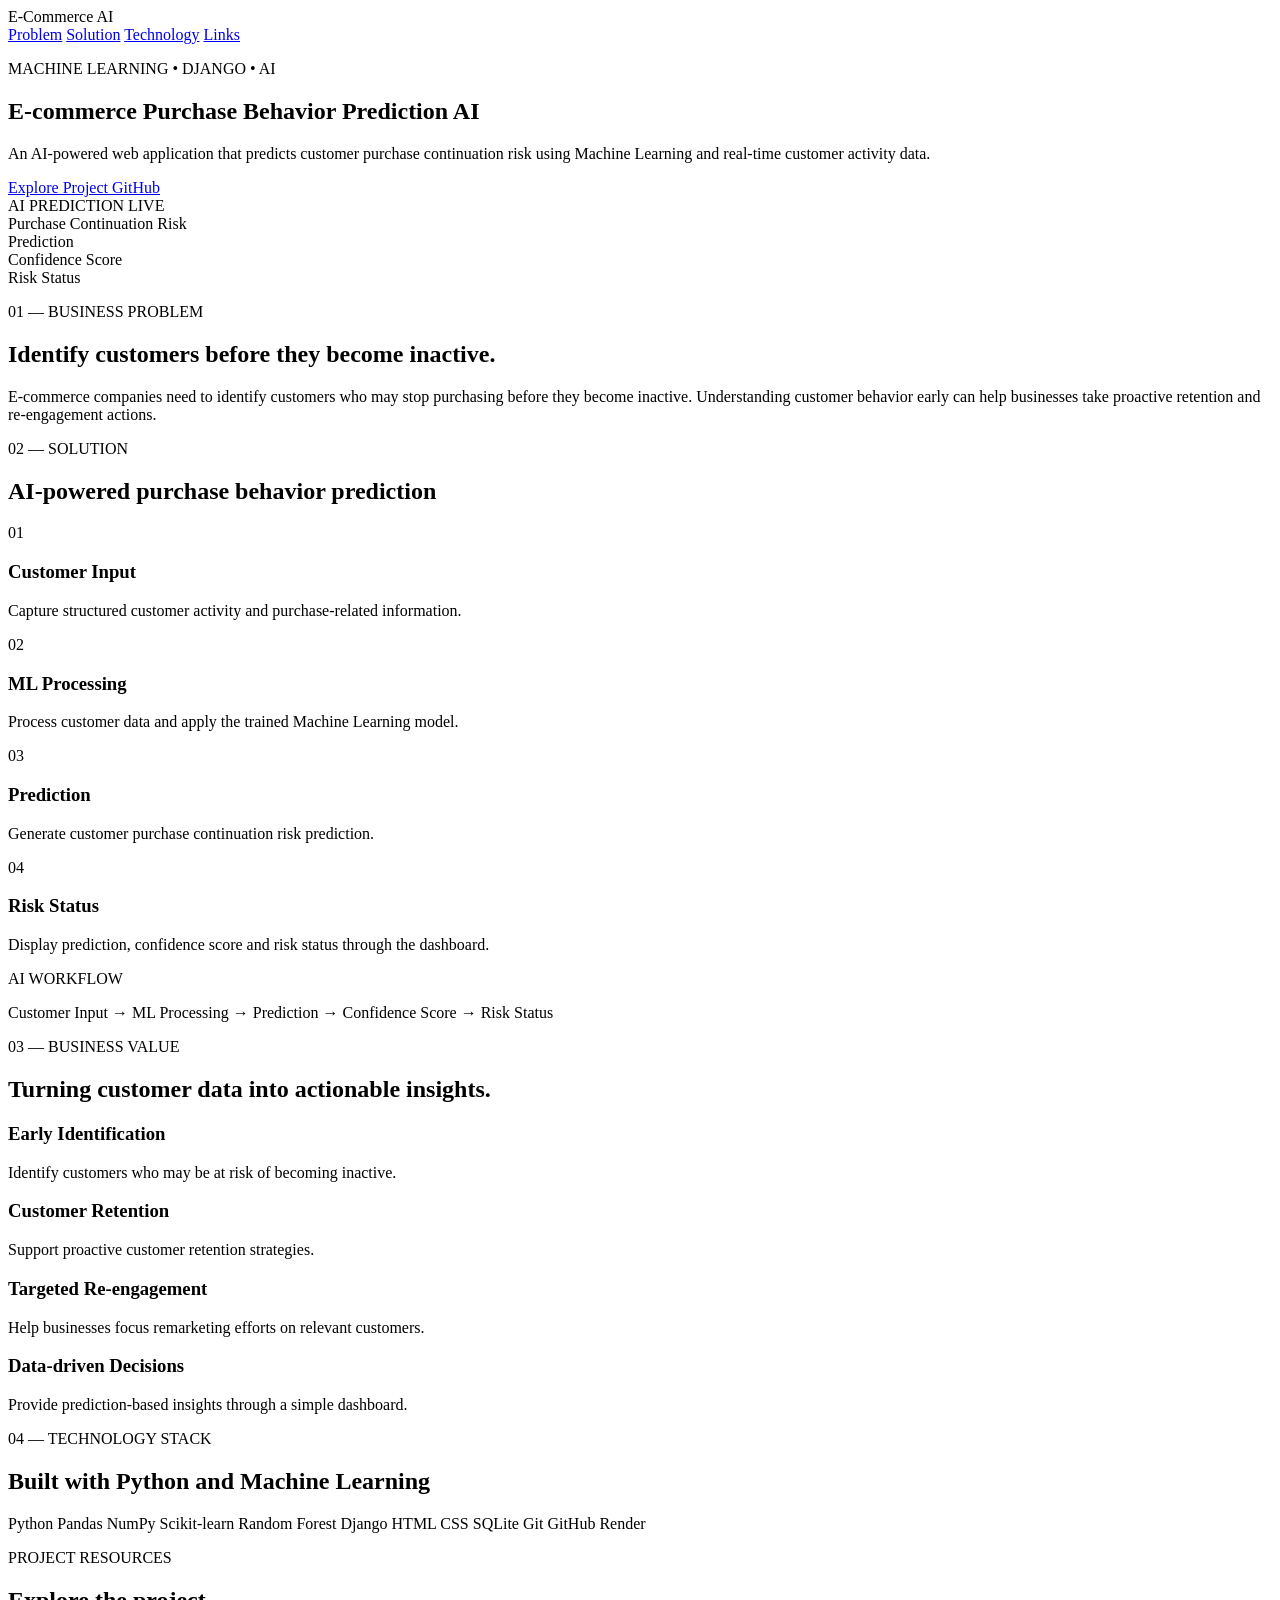
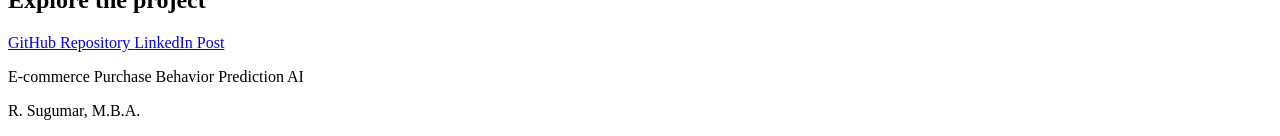
==== projects/ecommerce-purchase-behaviour-ai/index.html @ fc91044e "Create index.html" ====
<!DOCTYPE html>
<html lang="en">

<head>
    <meta charset="UTF-8">
    <meta name="viewport" content="width=device-width, initial-scale=1.0">

    <title>E-commerce Purchase Behavior Prediction AI</title>

    <link rel="stylesheet" href="css/style.css">
</head>

<body>

    <!-- Navigation -->
    <header class="navbar">

        <div class="logo">
            E-Commerce AI
        </div>

        <nav>
            <a href="#problem">Problem</a>
            <a href="#solution">Solution</a>
            <a href="#technology">Technology</a>
            <a href="#links">Links</a>
        </nav>

    </header>


    <!-- Hero Section -->
    <section class="hero">

        <div class="hero-content">

            <p class="project-label">
                MACHINE LEARNING • DJANGO • AI
            </p>

            <h1>
                E-commerce Purchase
                <span>Behavior Prediction AI</span>
            </h1>

            <p class="hero-description">
                An AI-powered web application that predicts
                customer purchase continuation risk using
                Machine Learning and real-time customer activity data.
            </p>

            <div class="hero-buttons">

                <a href="#problem" class="btn primary">
                    Explore Project
                </a>

                <a href="https://github.com/sugumarranganathan/E-commerce_Purchase_Behavior_AI"
                   target="_blank"
                   class="btn secondary">
                    GitHub
                </a>

            </div>

        </div>


        <!-- Prediction Card -->
        <div class="prediction-card">

            <div class="card-header">
                <span>AI PREDICTION</span>
                <span class="status">LIVE</span>
            </div>

            <div class="risk-title">
                Purchase Continuation Risk
            </div>

            <div class="risk-value">
                Prediction
            </div>

            <div class="confidence">
                Confidence Score
            </div>

            <div class="progress">
                <div class="progress-bar"></div>
            </div>

            <div class="risk-status">
                Risk Status
            </div>

        </div>

    </section>


    <!-- Business Problem -->
    <section id="problem" class="section">

        <div class="section-heading">

            <p>01 — BUSINESS PROBLEM</p>

            <h2>
                Identify customers before
                they become inactive.
            </h2>

        </div>

        <div class="problem-content">

            <p>
                E-commerce companies need to identify customers
                who may stop purchasing before they become inactive.
                Understanding customer behavior early can help
                businesses take proactive retention and
                re-engagement actions.
            </p>

        </div>

    </section>


    <!-- Solution -->
    <section id="solution" class="section solution-section">

        <div class="section-heading">

            <p>02 — SOLUTION</p>

            <h2>
                AI-powered purchase behavior prediction
            </h2>

        </div>

        <div class="solution-grid">

            <div class="solution-card">

                <div class="number">01</div>

                <h3>
                    Customer Input
                </h3>

                <p>
                    Capture structured customer activity
                    and purchase-related information.
                </p>

            </div>


            <div class="solution-card">

                <div class="number">02</div>

                <h3>
                    ML Processing
                </h3>

                <p>
                    Process customer data and apply
                    the trained Machine Learning model.
                </p>

            </div>


            <div class="solution-card">

                <div class="number">03</div>

                <h3>
                    Prediction
                </h3>

                <p>
                    Generate customer purchase
                    continuation risk prediction.
                </p>

            </div>


            <div class="solution-card">

                <div class="number">04</div>

                <h3>
                    Risk Status
                </h3>

                <p>
                    Display prediction, confidence score
                    and risk status through the dashboard.
                </p>

            </div>

        </div>

    </section>


    <!-- Workflow -->
    <section class="workflow">

        <p class="workflow-label">
            AI WORKFLOW
        </p>

        <div class="workflow-flow">

            <span>Customer Input</span>

            <b>→</b>

            <span>ML Processing</span>

            <b>→</b>

            <span>Prediction</span>

            <b>→</b>

            <span>Confidence Score</span>

            <b>→</b>

            <span>Risk Status</span>

        </div>

    </section>


    <!-- Business Value -->
    <section class="section">

        <div class="section-heading">

            <p>03 — BUSINESS VALUE</p>

            <h2>
                Turning customer data into
                actionable insights.
            </h2>

        </div>

        <div class="value-grid">

            <div>
                <h3>Early Identification</h3>
                <p>
                    Identify customers who may be at risk
                    of becoming inactive.
                </p>
            </div>

            <div>
                <h3>Customer Retention</h3>
                <p>
                    Support proactive customer retention
                    strategies.
                </p>
            </div>

            <div>
                <h3>Targeted Re-engagement</h3>
                <p>
                    Help businesses focus remarketing
                    efforts on relevant customers.
                </p>
            </div>

            <div>
                <h3>Data-driven Decisions</h3>
                <p>
                    Provide prediction-based insights
                    through a simple dashboard.
                </p>
            </div>

        </div>

    </section>


    <!-- Technologies -->
    <section id="technology" class="section technology-section">

        <div class="section-heading">

            <p>04 — TECHNOLOGY STACK</p>

            <h2>
                Built with Python and Machine Learning
            </h2>

        </div>

        <div class="tech-list">

            <span>Python</span>
            <span>Pandas</span>
            <span>NumPy</span>
            <span>Scikit-learn</span>
            <span>Random Forest</span>
            <span>Django</span>
            <span>HTML</span>
            <span>CSS</span>
            <span>SQLite</span>
            <span>Git</span>
            <span>GitHub</span>
            <span>Render</span>

        </div>

    </section>


    <!-- Links -->
    <section id="links" class="links-section">

        <p>PROJECT RESOURCES</p>

        <h2>
            Explore the project
        </h2>

        <div class="link-buttons">

            <a href="https://github.com/sugumarranganathan/E-commerce_Purchase_Behavior_AI"
               target="_blank">
                GitHub Repository
            </a>

            <a href="https://www.linkedin.com/posts/sugumar-ranganathan_ecommerce-d2c-customerretention-activity-7450154618350632960-ush5"
               target="_blank">
                LinkedIn Post
            </a>

        </div>

    </section>


    <!-- Footer -->
    <footer>

        <p>
            E-commerce Purchase Behavior Prediction AI
        </p>

        <p>
            R. Sugumar, M.B.A.
        </p>

    </footer>


    <script src="js/script.js"></script>

</body>

</html>
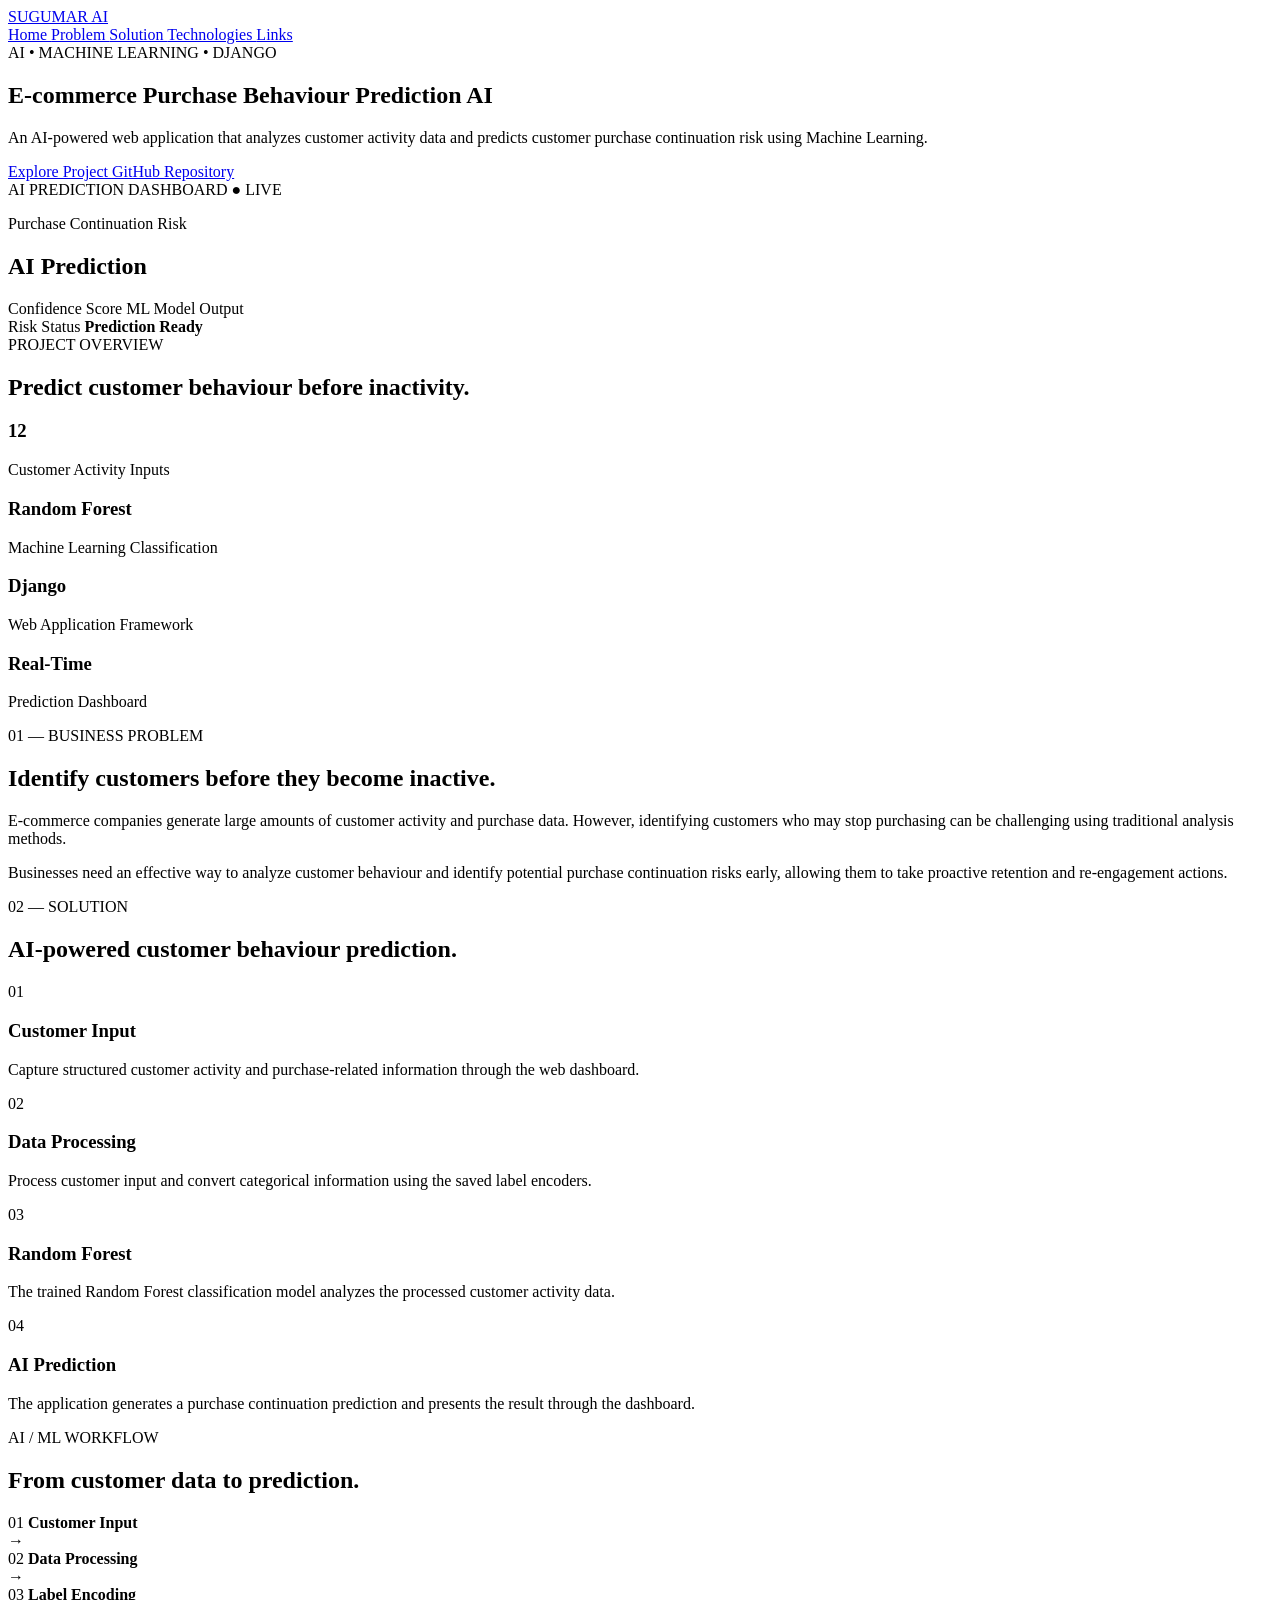
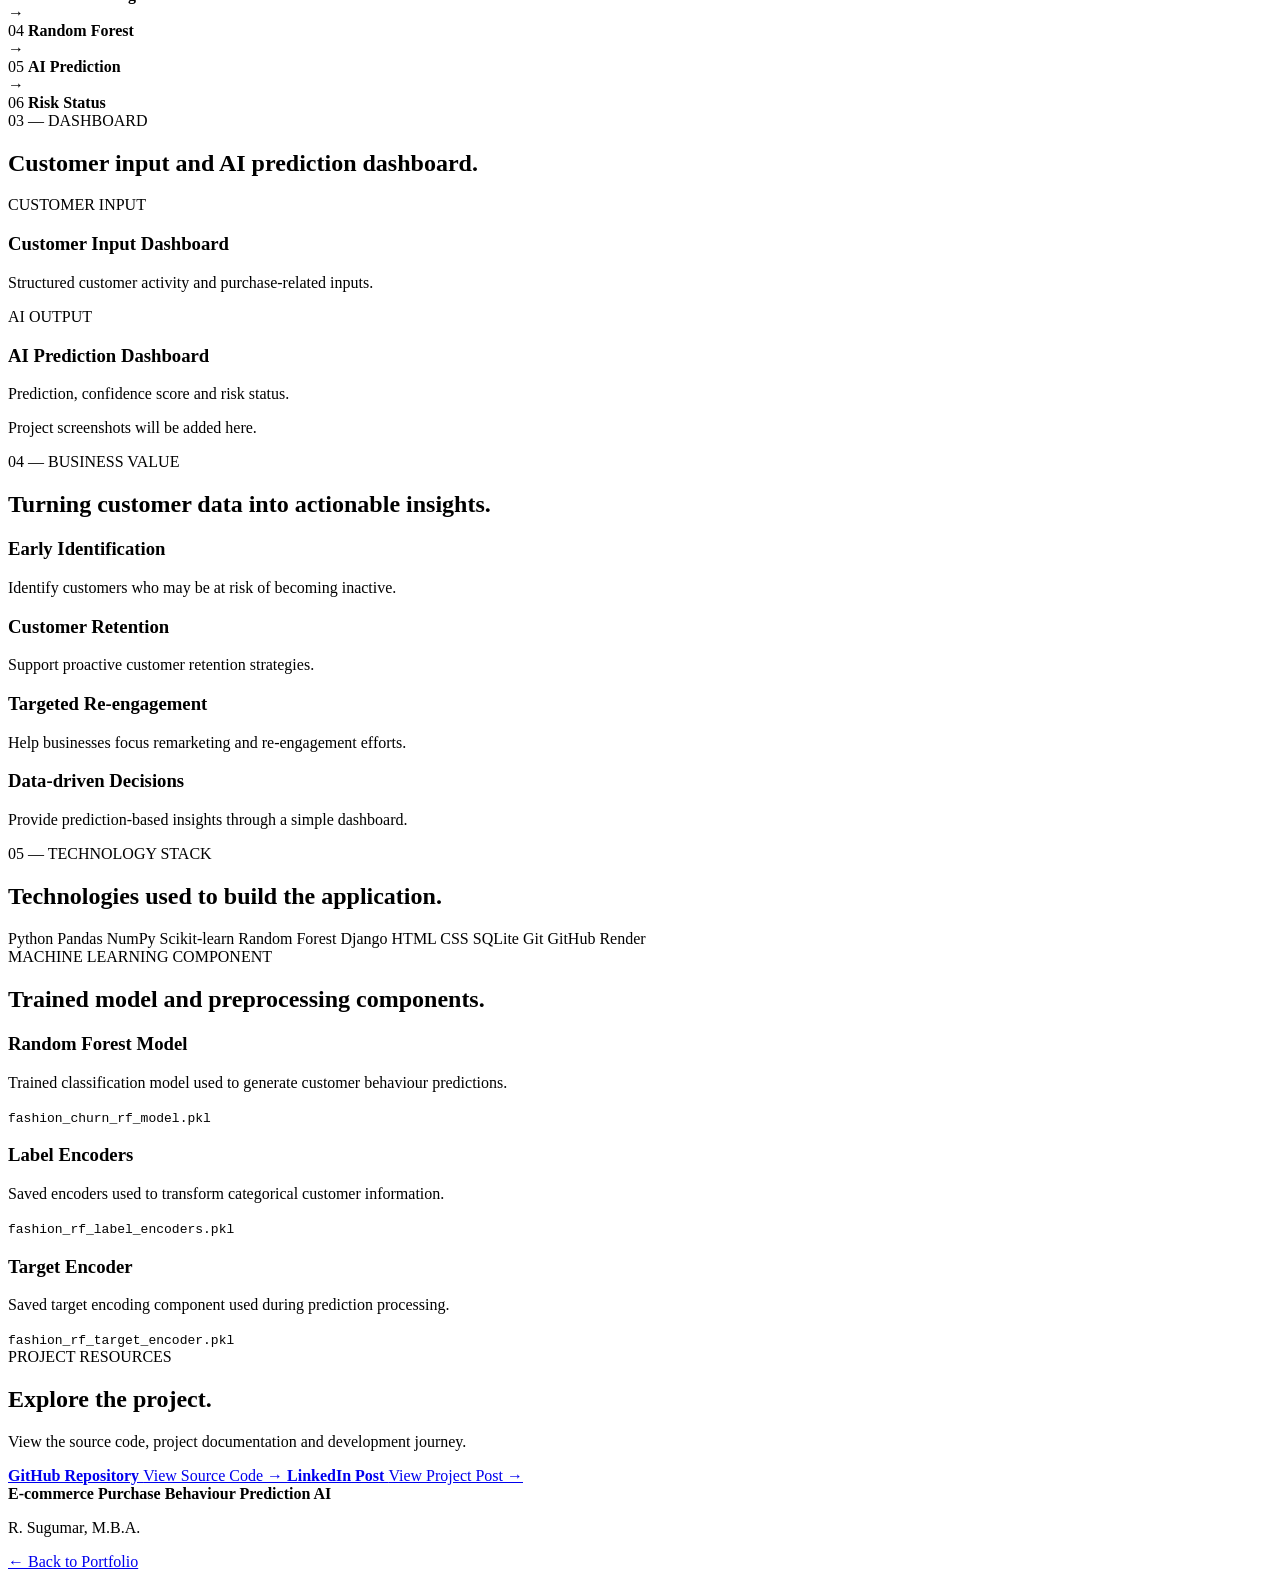
==== commit 4a800020: "Update index.html" ====
--- a/projects/ecommerce-purchase-behaviour-ai/index.html
+++ b/projects/ecommerce-purchase-behaviour-ai/index.html
@@ -5,371 +5,976 @@
     <meta charset="UTF-8">
     <meta name="viewport" content="width=device-width, initial-scale=1.0">
 
-    <title>E-commerce Purchase Behavior Prediction AI</title>
-
-    <link rel="stylesheet" href="css/style.css">
+    <title>E-commerce Purchase Behaviour Prediction AI</title>
+
+    <meta name="description"
+        content="E-commerce Purchase Behaviour Prediction AI using Python, Machine Learning, Random Forest and Django.">
+
+    <meta name="author" content="R. Sugumar, M.B.A.">
+
+    <!-- CSS -->
+    <link rel="stylesheet" href="../../css/style.css">
 </head>
 
 <body>
 
-    <!-- Navigation -->
+    <!-- =========================
+         NAVIGATION
+    ========================== -->
+
     <header class="navbar">
 
-        <div class="logo">
-            E-Commerce AI
+        <div class="container nav-container">
+
+            <a href="../../index.html" class="logo">
+                SUGUMAR AI
+            </a>
+
+            <nav class="nav-menu">
+
+                <a href="../../index.html">
+                    Home
+                </a>
+
+                <a href="#problem">
+                    Problem
+                </a>
+
+                <a href="#solution">
+                    Solution
+                </a>
+
+                <a href="#technology">
+                    Technologies
+                </a>
+
+                <a href="#links">
+                    Links
+                </a>
+
+            </nav>
+
         </div>
 
-        <nav>
-            <a href="#problem">Problem</a>
-            <a href="#solution">Solution</a>
-            <a href="#technology">Technology</a>
-            <a href="#links">Links</a>
-        </nav>
-
     </header>
 
 
-    <!-- Hero Section -->
-    <section class="hero">
-
-        <div class="hero-content">
-
-            <p class="project-label">
-                MACHINE LEARNING • DJANGO • AI
-            </p>
-
-            <h1>
-                E-commerce Purchase
-                <span>Behavior Prediction AI</span>
-            </h1>
-
-            <p class="hero-description">
-                An AI-powered web application that predicts
-                customer purchase continuation risk using
-                Machine Learning and real-time customer activity data.
-            </p>
-
-            <div class="hero-buttons">
-
-                <a href="#problem" class="btn primary">
-                    Explore Project
+    <!-- =========================
+         HERO SECTION
+    ========================== -->
+
+    <main>
+
+        <section class="hero">
+
+            <div class="container hero-container">
+
+                <div class="hero-content">
+
+                    <span class="project-badge">
+                        AI • MACHINE LEARNING • DJANGO
+                    </span>
+
+                    <h1>
+                        E-commerce Purchase
+                        <span>Behaviour Prediction AI</span>
+                    </h1>
+
+                    <p class="hero-description">
+
+                        An AI-powered web application that analyzes
+                        customer activity data and predicts customer
+                        purchase continuation risk using Machine Learning.
+
+                    </p>
+
+                    <div class="hero-buttons">
+
+                        <a href="#problem" class="btn btn-primary">
+                            Explore Project
+                        </a>
+
+                        <a href="https://github.com/sugumarranganathan/E-commerce_Purchase_Behavior_AI"
+                            target="_blank"
+                            rel="noopener noreferrer"
+                            class="btn btn-secondary">
+
+                            GitHub Repository
+
+                        </a>
+
+                    </div>
+
+                </div>
+
+
+                <!-- AI Prediction Preview -->
+
+                <div class="prediction-card">
+
+                    <div class="prediction-header">
+
+                        <span>
+                            AI PREDICTION DASHBOARD
+                        </span>
+
+                        <span class="live-indicator">
+                            ● LIVE
+                        </span>
+
+                    </div>
+
+
+                    <div class="prediction-body">
+
+                        <p class="prediction-label">
+                            Purchase Continuation Risk
+                        </p>
+
+                        <h2>
+                            AI Prediction
+                        </h2>
+
+                        <div class="prediction-line">
+
+                            <span>
+                                Confidence Score
+                            </span>
+
+                            <span>
+                                ML Model Output
+                            </span>
+
+                        </div>
+
+
+                        <div class="prediction-bar">
+
+                            <div class="prediction-progress"></div>
+
+                        </div>
+
+
+                        <div class="risk-box">
+
+                            <span>
+                                Risk Status
+                            </span>
+
+                            <strong>
+                                Prediction Ready
+                            </strong>
+
+                        </div>
+
+                    </div>
+
+                </div>
+
+            </div>
+
+        </section>
+
+
+        <!-- =========================
+             PROJECT OVERVIEW
+        ========================== -->
+
+        <section class="section overview">
+
+            <div class="container">
+
+                <div class="section-heading">
+
+                    <span>
+                        PROJECT OVERVIEW
+                    </span>
+
+                    <h2>
+                        Predict customer behaviour
+                        before inactivity.
+                    </h2>
+
+                </div>
+
+
+                <div class="overview-grid">
+
+                    <div class="overview-card">
+
+                        <h3>
+                            12
+                        </h3>
+
+                        <p>
+                            Customer Activity Inputs
+                        </p>
+
+                    </div>
+
+
+                    <div class="overview-card">
+
+                        <h3>
+                            Random Forest
+                        </h3>
+
+                        <p>
+                            Machine Learning Classification
+                        </p>
+
+                    </div>
+
+
+                    <div class="overview-card">
+
+                        <h3>
+                            Django
+                        </h3>
+
+                        <p>
+                            Web Application Framework
+                        </p>
+
+                    </div>
+
+
+                    <div class="overview-card">
+
+                        <h3>
+                            Real-Time
+                        </h3>
+
+                        <p>
+                            Prediction Dashboard
+                        </p>
+
+                    </div>
+
+                </div>
+
+            </div>
+
+        </section>
+
+
+        <!-- =========================
+             BUSINESS PROBLEM
+        ========================== -->
+
+        <section id="problem" class="section problem-section">
+
+            <div class="container">
+
+                <div class="section-heading">
+
+                    <span>
+                        01 — BUSINESS PROBLEM
+                    </span>
+
+                    <h2>
+                        Identify customers before
+                        they become inactive.
+                    </h2>
+
+                </div>
+
+
+                <div class="problem-content">
+
+                    <p>
+
+                        E-commerce companies generate large amounts
+                        of customer activity and purchase data.
+
+                        However, identifying customers who may stop
+                        purchasing can be challenging using traditional
+                        analysis methods.
+
+                    </p>
+
+
+                    <p>
+
+                        Businesses need an effective way to analyze
+                        customer behaviour and identify potential
+                        purchase continuation risks early, allowing
+                        them to take proactive retention and
+                        re-engagement actions.
+
+                    </p>
+
+                </div>
+
+            </div>
+
+        </section>
+
+
+        <!-- =========================
+             SOLUTION
+        ========================== -->
+
+        <section id="solution" class="section solution-section">
+
+            <div class="container">
+
+                <div class="section-heading">
+
+                    <span>
+                        02 — SOLUTION
+                    </span>
+
+                    <h2>
+                        AI-powered customer
+                        behaviour prediction.
+                    </h2>
+
+                </div>
+
+
+                <div class="solution-grid">
+
+
+                    <div class="solution-card">
+
+                        <div class="solution-number">
+                            01
+                        </div>
+
+                        <h3>
+                            Customer Input
+                        </h3>
+
+                        <p>
+
+                            Capture structured customer
+                            activity and purchase-related
+                            information through the web dashboard.
+
+                        </p>
+
+                    </div>
+
+
+                    <div class="solution-card">
+
+                        <div class="solution-number">
+                            02
+                        </div>
+
+                        <h3>
+                            Data Processing
+                        </h3>
+
+                        <p>
+
+                            Process customer input and convert
+                            categorical information using the
+                            saved label encoders.
+
+                        </p>
+
+                    </div>
+
+
+                    <div class="solution-card">
+
+                        <div class="solution-number">
+                            03
+                        </div>
+
+                        <h3>
+                            Random Forest
+                        </h3>
+
+                        <p>
+
+                            The trained Random Forest classification
+                            model analyzes the processed customer
+                            activity data.
+
+                        </p>
+
+                    </div>
+
+
+                    <div class="solution-card">
+
+                        <div class="solution-number">
+                            04
+                        </div>
+
+                        <h3>
+                            AI Prediction
+                        </h3>
+
+                        <p>
+
+                            The application generates a purchase
+                            continuation prediction and presents
+                            the result through the dashboard.
+
+                        </p>
+
+                    </div>
+
+                </div>
+
+            </div>
+
+        </section>
+
+
+        <!-- =========================
+             WORKFLOW
+        ========================== -->
+
+        <section class="workflow-section">
+
+            <div class="container">
+
+                <div class="section-heading centered">
+
+                    <span>
+                        AI / ML WORKFLOW
+                    </span>
+
+                    <h2>
+                        From customer data to prediction.
+                    </h2>
+
+                </div>
+
+
+                <div class="workflow">
+
+                    <div class="workflow-step">
+
+                        <span>
+                            01
+                        </span>
+
+                        <strong>
+                            Customer Input
+                        </strong>
+
+                    </div>
+
+
+                    <div class="workflow-arrow">
+                        →
+                    </div>
+
+
+                    <div class="workflow-step">
+
+                        <span>
+                            02
+                        </span>
+
+                        <strong>
+                            Data Processing
+                        </strong>
+
+                    </div>
+
+
+                    <div class="workflow-arrow">
+                        →
+                    </div>
+
+
+                    <div class="workflow-step">
+
+                        <span>
+                            03
+                        </span>
+
+                        <strong>
+                            Label Encoding
+                        </strong>
+
+                    </div>
+
+
+                    <div class="workflow-arrow">
+                        →
+                    </div>
+
+
+                    <div class="workflow-step">
+
+                        <span>
+                            04
+                        </span>
+
+                        <strong>
+                            Random Forest
+                        </strong>
+
+                    </div>
+
+
+                    <div class="workflow-arrow">
+                        →
+                    </div>
+
+
+                    <div class="workflow-step">
+
+                        <span>
+                            05
+                        </span>
+
+                        <strong>
+                            AI Prediction
+                        </strong>
+
+                    </div>
+
+
+                    <div class="workflow-arrow">
+                        →
+                    </div>
+
+
+                    <div class="workflow-step">
+
+                        <span>
+                            06
+                        </span>
+
+                        <strong>
+                            Risk Status
+                        </strong>
+
+                    </div>
+
+                </div>
+
+            </div>
+
+        </section>
+
+
+        <!-- =========================
+             DASHBOARD
+        ========================== -->
+
+        <section class="section dashboard-section">
+
+            <div class="container">
+
+                <div class="section-heading">
+
+                    <span>
+                        03 — DASHBOARD
+                    </span>
+
+                    <h2>
+                        Customer input and
+                        AI prediction dashboard.
+                    </h2>
+
+                </div>
+
+
+                <div class="dashboard-grid">
+
+                    <div class="dashboard-card">
+
+                        <div class="dashboard-placeholder">
+
+                            <span>
+                                CUSTOMER INPUT
+                            </span>
+
+                            <h3>
+                                Customer Input Dashboard
+                            </h3>
+
+                            <p>
+                                Structured customer activity
+                                and purchase-related inputs.
+                            </p>
+
+                        </div>
+
+                    </div>
+
+
+                    <div class="dashboard-card">
+
+                        <div class="dashboard-placeholder">
+
+                            <span>
+                                AI OUTPUT
+                            </span>
+
+                            <h3>
+                                AI Prediction Dashboard
+                            </h3>
+
+                            <p>
+                                Prediction, confidence score
+                                and risk status.
+                            </p>
+
+                        </div>
+
+                    </div>
+
+                </div>
+
+                <p class="image-note">
+
+                    Project screenshots will be added here.
+
+                </p>
+
+            </div>
+
+        </section>
+
+
+        <!-- =========================
+             BUSINESS VALUE
+        ========================== -->
+
+        <section class="section value-section">
+
+            <div class="container">
+
+                <div class="section-heading">
+
+                    <span>
+                        04 — BUSINESS VALUE
+                    </span>
+
+                    <h2>
+                        Turning customer data into
+                        actionable insights.
+                    </h2>
+
+                </div>
+
+
+                <div class="value-grid">
+
+                    <div class="value-card">
+
+                        <h3>
+                            Early Identification
+                        </h3>
+
+                        <p>
+
+                            Identify customers who may be
+                            at risk of becoming inactive.
+
+                        </p>
+
+                    </div>
+
+
+                    <div class="value-card">
+
+                        <h3>
+                            Customer Retention
+                        </h3>
+
+                        <p>
+
+                            Support proactive customer
+                            retention strategies.
+
+                        </p>
+
+                    </div>
+
+
+                    <div class="value-card">
+
+                        <h3>
+                            Targeted Re-engagement
+                        </h3>
+
+                        <p>
+
+                            Help businesses focus remarketing
+                            and re-engagement efforts.
+
+                        </p>
+
+                    </div>
+
+
+                    <div class="value-card">
+
+                        <h3>
+                            Data-driven Decisions
+                        </h3>
+
+                        <p>
+
+                            Provide prediction-based insights
+                            through a simple dashboard.
+
+                        </p>
+
+                    </div>
+
+                </div>
+
+            </div>
+
+        </section>
+
+
+        <!-- =========================
+             TECHNOLOGIES
+        ========================== -->
+
+        <section id="technology" class="section technology-section">
+
+            <div class="container">
+
+                <div class="section-heading">
+
+                    <span>
+                        05 — TECHNOLOGY STACK
+                    </span>
+
+                    <h2>
+                        Technologies used to build
+                        the application.
+                    </h2>
+
+                </div>
+
+
+                <div class="technology-list">
+
+                    <span>Python</span>
+
+                    <span>Pandas</span>
+
+                    <span>NumPy</span>
+
+                    <span>Scikit-learn</span>
+
+                    <span>Random Forest</span>
+
+                    <span>Django</span>
+
+                    <span>HTML</span>
+
+                    <span>CSS</span>
+
+                    <span>SQLite</span>
+
+                    <span>Git</span>
+
+                    <span>GitHub</span>
+
+                    <span>Render</span>
+
+                </div>
+
+            </div>
+
+        </section>
+
+
+        <!-- =========================
+             PROJECT FILES / MODEL
+        ========================== -->
+
+        <section class="section model-section">
+
+            <div class="container">
+
+                <div class="section-heading">
+
+                    <span>
+                        MACHINE LEARNING COMPONENT
+                    </span>
+
+                    <h2>
+                        Trained model and
+                        preprocessing components.
+                    </h2>
+
+                </div>
+
+
+                <div class="model-grid">
+
+                    <div class="model-card">
+
+                        <h3>
+                            Random Forest Model
+                        </h3>
+
+                        <p>
+                            Trained classification model used
+                            to generate customer behaviour predictions.
+                        </p>
+
+                        <code>
+                            fashion_churn_rf_model.pkl
+                        </code>
+
+                    </div>
+
+
+                    <div class="model-card">
+
+                        <h3>
+                            Label Encoders
+                        </h3>
+
+                        <p>
+                            Saved encoders used to transform
+                            categorical customer information.
+                        </p>
+
+                        <code>
+                            fashion_rf_label_encoders.pkl
+                        </code>
+
+                    </div>
+
+
+                    <div class="model-card">
+
+                        <h3>
+                            Target Encoder
+                        </h3>
+
+                        <p>
+                            Saved target encoding component
+                            used during prediction processing.
+                        </p>
+
+                        <code>
+                            fashion_rf_target_encoder.pkl
+                        </code>
+
+                    </div>
+
+                </div>
+
+            </div>
+
+        </section>
+
+
+        <!-- =========================
+             PROJECT LINKS
+        ========================== -->
+
+        <section id="links" class="links-section">
+
+            <div class="container">
+
+                <div class="section-heading centered">
+
+                    <span>
+                        PROJECT RESOURCES
+                    </span>
+
+                    <h2>
+                        Explore the project.
+                    </h2>
+
+                    <p>
+                        View the source code, project documentation
+                        and development journey.
+                    </p>
+
+                </div>
+
+
+                <div class="project-links">
+
+                    <a href="https://github.com/sugumarranganathan/E-commerce_Purchase_Behavior_AI"
+                        target="_blank"
+                        rel="noopener noreferrer"
+                        class="project-link">
+
+                        <strong>
+                            GitHub Repository
+                        </strong>
+
+                        <span>
+                            View Source Code →
+                        </span>
+
+                    </a>
+
+
+                    <a href="https://www.linkedin.com/posts/sugumar-ranganathan_ecommerce-d2c-customerretention-activity-7450154618350632960-ush5"
+                        target="_blank"
+                        rel="noopener noreferrer"
+                        class="project-link">
+
+                        <strong>
+                            LinkedIn Post
+                        </strong>
+
+                        <span>
+                            View Project Post →
+                        </span>
+
+                    </a>
+
+                </div>
+
+            </div>
+
+        </section>
+
+    </main>
+
+
+    <!-- =========================
+         FOOTER
+    ========================== -->
+
+    <footer class="footer">
+
+        <div class="container footer-container">
+
+            <div>
+
+                <strong>
+                    E-commerce Purchase Behaviour Prediction AI
+                </strong>
+
+                <p>
+                    R. Sugumar, M.B.A.
+                </p>
+
+            </div>
+
+
+            <div>
+
+                <a href="../../index.html">
+                    ← Back to Portfolio
                 </a>
 
-                <a href="https://github.com/sugumarranganathan/E-commerce_Purchase_Behavior_AI"
-                   target="_blank"
-                   class="btn secondary">
-                    GitHub
-                </a>
-
             </div>
 
         </div>
 
-
-        <!-- Prediction Card -->
-        <div class="prediction-card">
-
-            <div class="card-header">
-                <span>AI PREDICTION</span>
-                <span class="status">LIVE</span>
-            </div>
-
-            <div class="risk-title">
-                Purchase Continuation Risk
-            </div>
-
-            <div class="risk-value">
-                Prediction
-            </div>
-
-            <div class="confidence">
-                Confidence Score
-            </div>
-
-            <div class="progress">
-                <div class="progress-bar"></div>
-            </div>
-
-            <div class="risk-status">
-                Risk Status
-            </div>
-
-        </div>
-
-    </section>
-
-
-    <!-- Business Problem -->
-    <section id="problem" class="section">
-
-        <div class="section-heading">
-
-            <p>01 — BUSINESS PROBLEM</p>
-
-            <h2>
-                Identify customers before
-                they become inactive.
-            </h2>
-
-        </div>
-
-        <div class="problem-content">
-
-            <p>
-                E-commerce companies need to identify customers
-                who may stop purchasing before they become inactive.
-                Understanding customer behavior early can help
-                businesses take proactive retention and
-                re-engagement actions.
-            </p>
-
-        </div>
-
-    </section>
-
-
-    <!-- Solution -->
-    <section id="solution" class="section solution-section">
-
-        <div class="section-heading">
-
-            <p>02 — SOLUTION</p>
-
-            <h2>
-                AI-powered purchase behavior prediction
-            </h2>
-
-        </div>
-
-        <div class="solution-grid">
-
-            <div class="solution-card">
-
-                <div class="number">01</div>
-
-                <h3>
-                    Customer Input
-                </h3>
-
-                <p>
-                    Capture structured customer activity
-                    and purchase-related information.
-                </p>
-
-            </div>
-
-
-            <div class="solution-card">
-
-                <div class="number">02</div>
-
-                <h3>
-                    ML Processing
-                </h3>
-
-                <p>
-                    Process customer data and apply
-                    the trained Machine Learning model.
-                </p>
-
-            </div>
-
-
-            <div class="solution-card">
-
-                <div class="number">03</div>
-
-                <h3>
-                    Prediction
-                </h3>
-
-                <p>
-                    Generate customer purchase
-                    continuation risk prediction.
-                </p>
-
-            </div>
-
-
-            <div class="solution-card">
-
-                <div class="number">04</div>
-
-                <h3>
-                    Risk Status
-                </h3>
-
-                <p>
-                    Display prediction, confidence score
-                    and risk status through the dashboard.
-                </p>
-
-            </div>
-
-        </div>
-
-    </section>
-
-
-    <!-- Workflow -->
-    <section class="workflow">
-
-        <p class="workflow-label">
-            AI WORKFLOW
-        </p>
-
-        <div class="workflow-flow">
-
-            <span>Customer Input</span>
-
-            <b>→</b>
-
-            <span>ML Processing</span>
-
-            <b>→</b>
-
-            <span>Prediction</span>
-
-            <b>→</b>
-
-            <span>Confidence Score</span>
-
-            <b>→</b>
-
-            <span>Risk Status</span>
-
-        </div>
-
-    </section>
-
-
-    <!-- Business Value -->
-    <section class="section">
-
-        <div class="section-heading">
-
-            <p>03 — BUSINESS VALUE</p>
-
-            <h2>
-                Turning customer data into
-                actionable insights.
-            </h2>
-
-        </div>
-
-        <div class="value-grid">
-
-            <div>
-                <h3>Early Identification</h3>
-                <p>
-                    Identify customers who may be at risk
-                    of becoming inactive.
-                </p>
-            </div>
-
-            <div>
-                <h3>Customer Retention</h3>
-                <p>
-                    Support proactive customer retention
-                    strategies.
-                </p>
-            </div>
-
-            <div>
-                <h3>Targeted Re-engagement</h3>
-                <p>
-                    Help businesses focus remarketing
-                    efforts on relevant customers.
-                </p>
-            </div>
-
-            <div>
-                <h3>Data-driven Decisions</h3>
-                <p>
-                    Provide prediction-based insights
-                    through a simple dashboard.
-                </p>
-            </div>
-
-        </div>
-
-    </section>
-
-
-    <!-- Technologies -->
-    <section id="technology" class="section technology-section">
-
-        <div class="section-heading">
-
-            <p>04 — TECHNOLOGY STACK</p>
-
-            <h2>
-                Built with Python and Machine Learning
-            </h2>
-
-        </div>
-
-        <div class="tech-list">
-
-            <span>Python</span>
-            <span>Pandas</span>
-            <span>NumPy</span>
-            <span>Scikit-learn</span>
-            <span>Random Forest</span>
-            <span>Django</span>
-            <span>HTML</span>
-            <span>CSS</span>
-            <span>SQLite</span>
-            <span>Git</span>
-            <span>GitHub</span>
-            <span>Render</span>
-
-        </div>
-
-    </section>
-
-
-    <!-- Links -->
-    <section id="links" class="links-section">
-
-        <p>PROJECT RESOURCES</p>
-
-        <h2>
-            Explore the project
-        </h2>
-
-        <div class="link-buttons">
-
-            <a href="https://github.com/sugumarranganathan/E-commerce_Purchase_Behavior_AI"
-               target="_blank">
-                GitHub Repository
-            </a>
-
-            <a href="https://www.linkedin.com/posts/sugumar-ranganathan_ecommerce-d2c-customerretention-activity-7450154618350632960-ush5"
-               target="_blank">
-                LinkedIn Post
-            </a>
-
-        </div>
-
-    </section>
-
-
-    <!-- Footer -->
-    <footer>
-
-        <p>
-            E-commerce Purchase Behavior Prediction AI
-        </p>
-
-        <p>
-            R. Sugumar, M.B.A.
-        </p>
-
     </footer>
 
 
-    <script src="js/script.js"></script>
+    <!-- JavaScript -->
+    <script src="../../js/script.js"></script>
 
 </body>
 
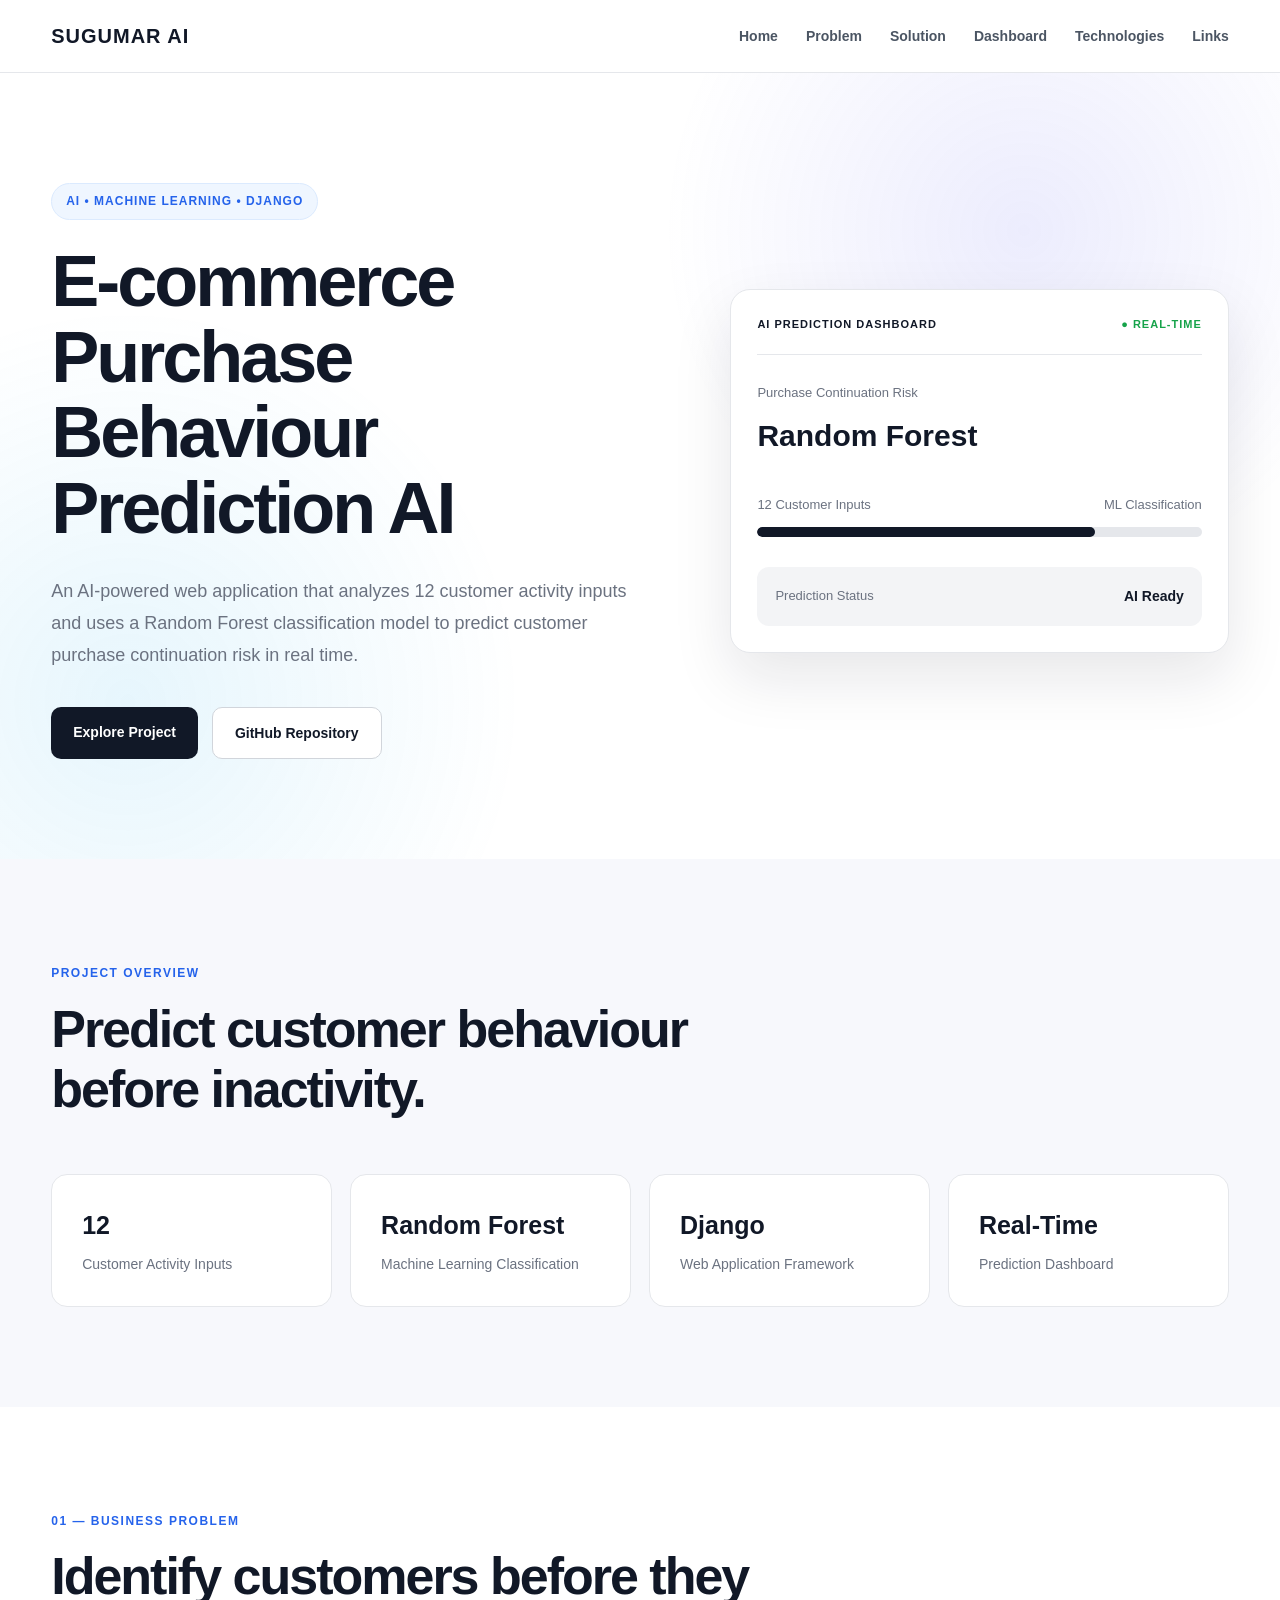
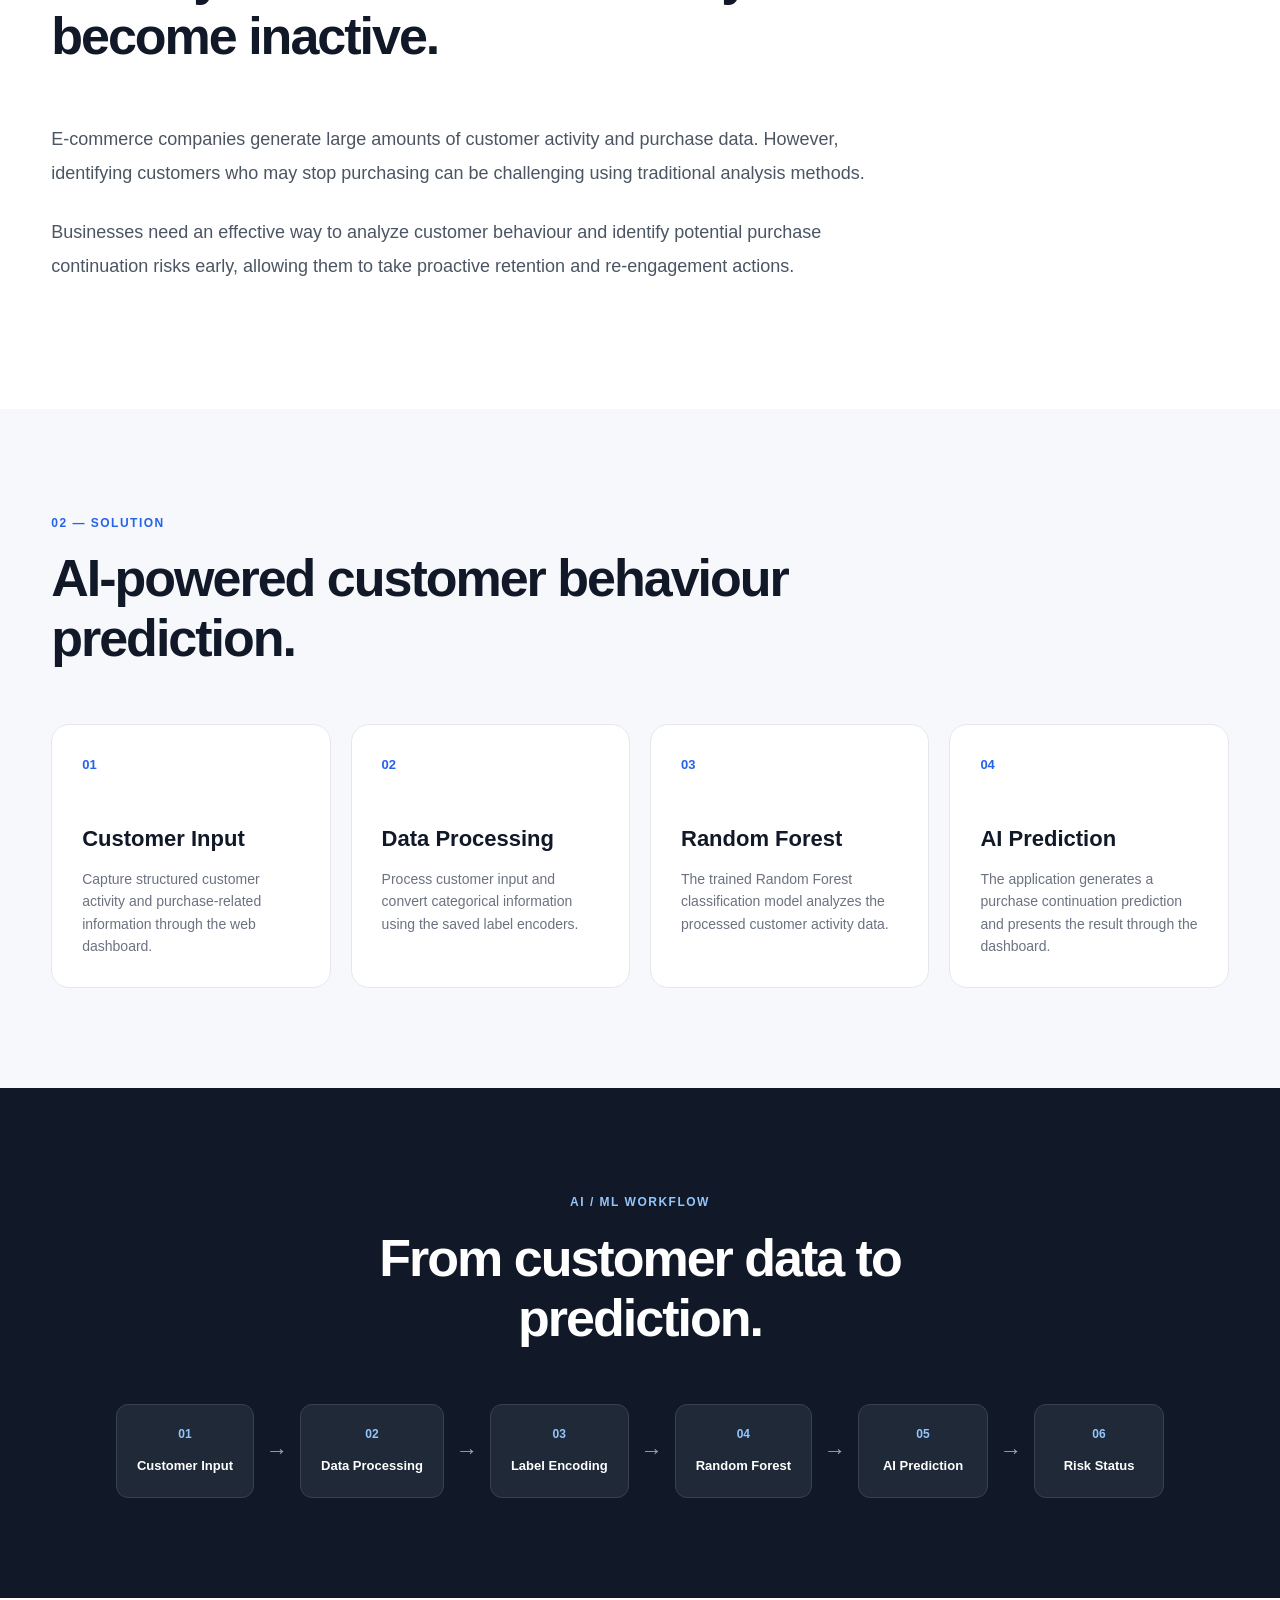
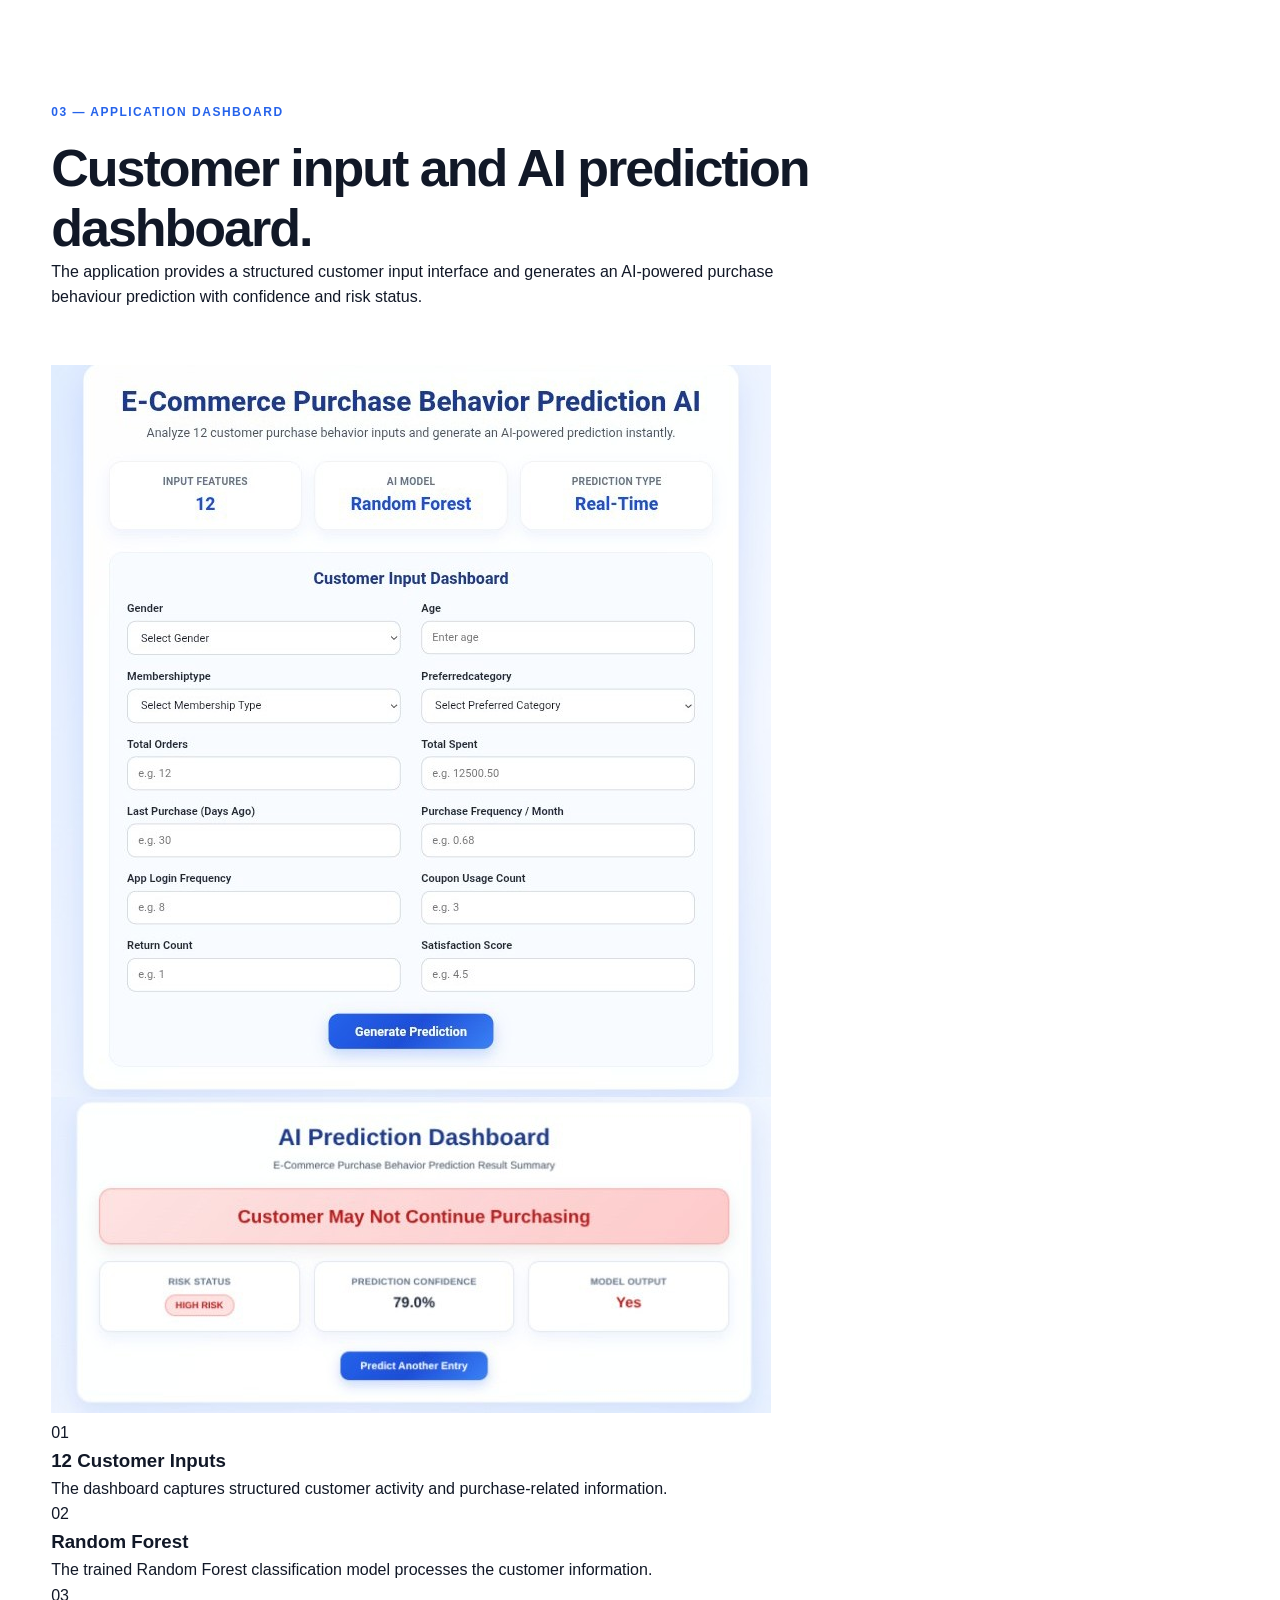
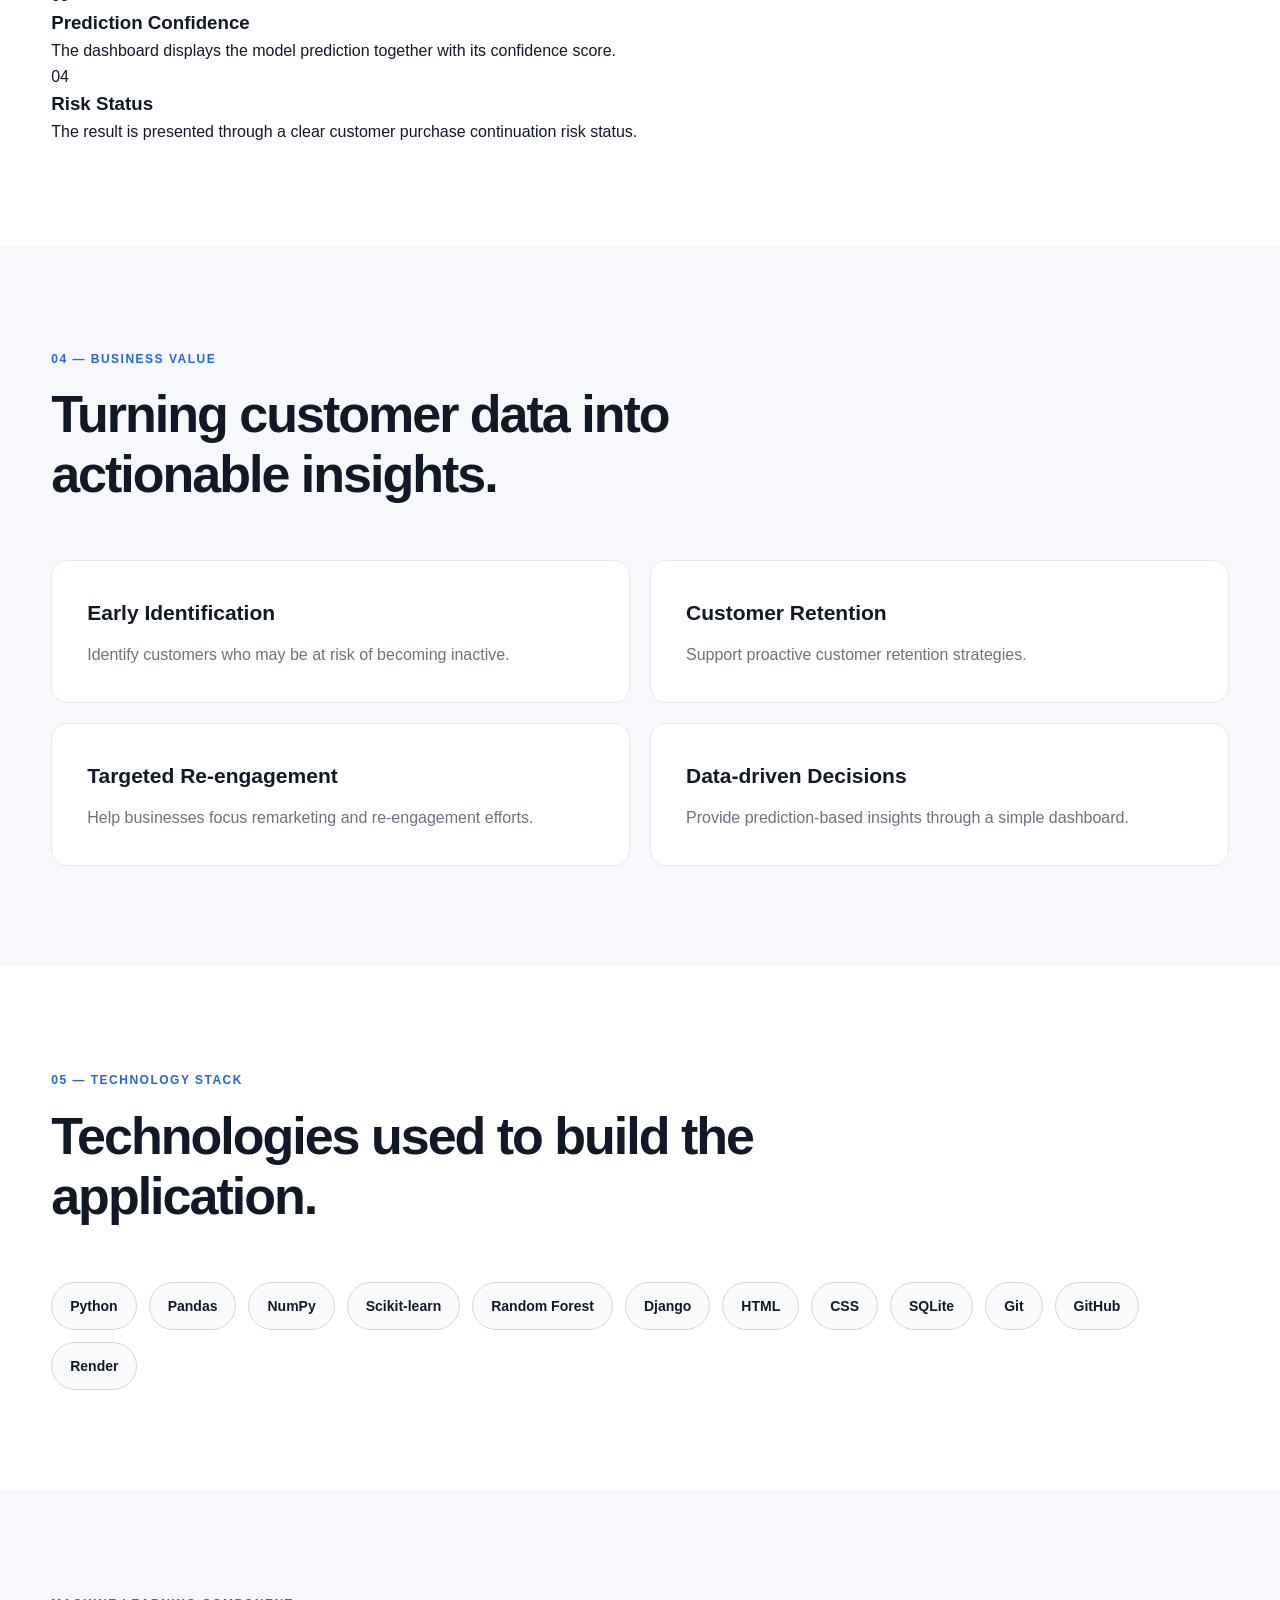
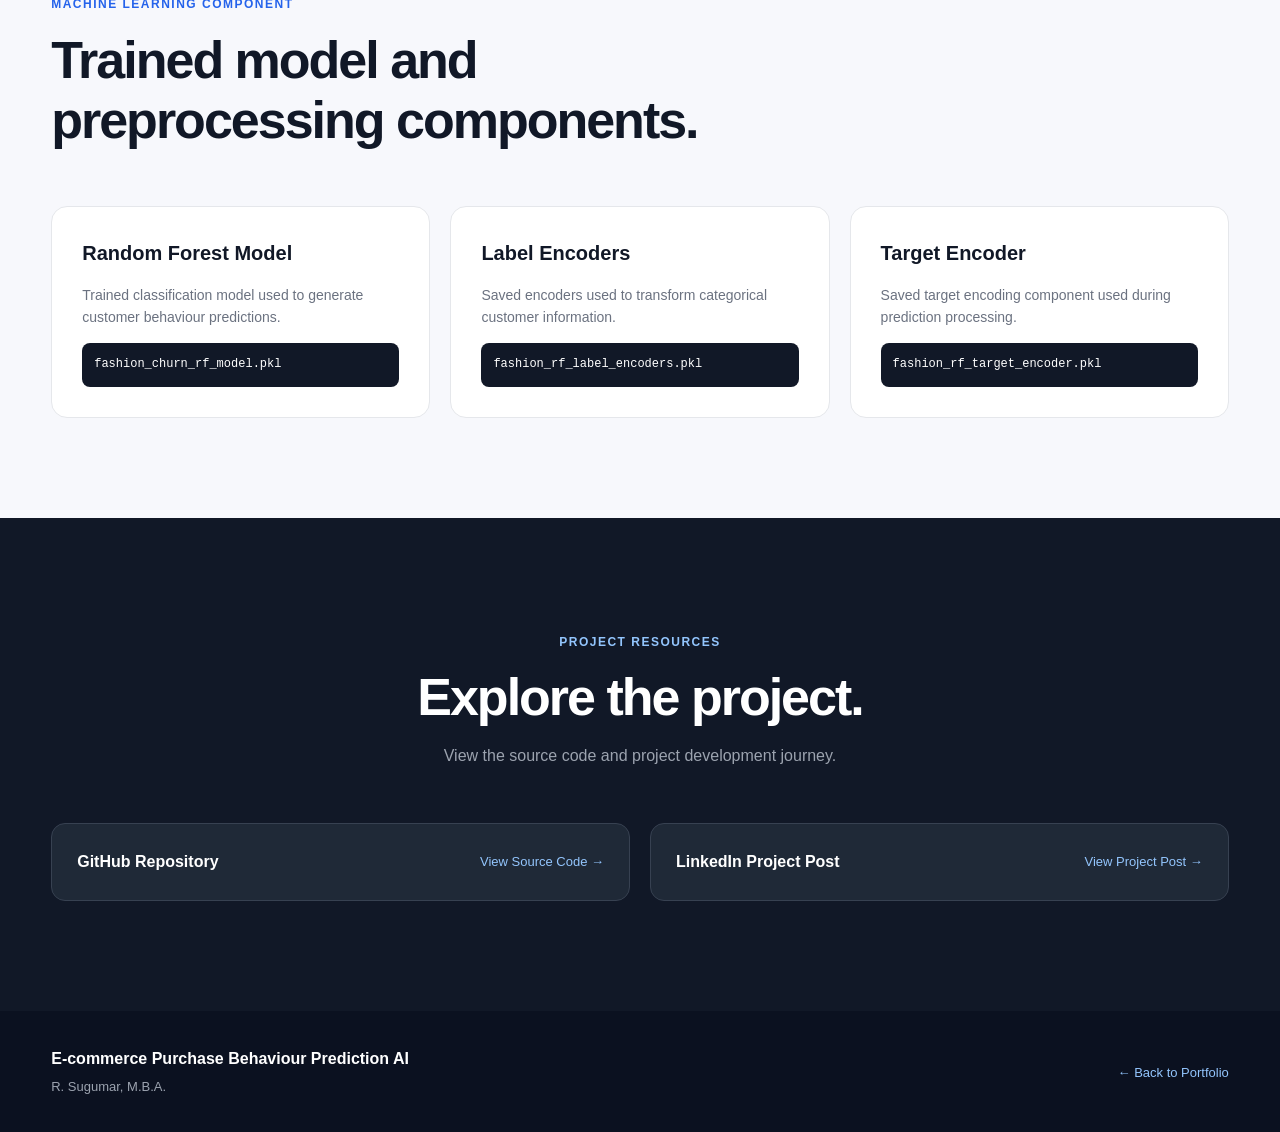
==== commit 7b6ec0c3: "Update index.html" ====
--- a/projects/ecommerce-purchase-behaviour-ai/index.html
+++ b/projects/ecommerce-purchase-behaviour-ai/index.html
@@ -2,7 +2,9 @@
 <html lang="en">
 
 <head>
+
     <meta charset="UTF-8">
+
     <meta name="viewport" content="width=device-width, initial-scale=1.0">
 
     <title>E-commerce Purchase Behaviour Prediction AI</title>
@@ -12,15 +14,17 @@
 
     <meta name="author" content="R. Sugumar, M.B.A.">
 
-    <!-- CSS -->
     <link rel="stylesheet" href="../../css/style.css">
+
 </head>
 
+
 <body>
 
-    <!-- =========================
+
+    <!-- =========================================
          NAVIGATION
-    ========================== -->
+    ========================================== -->
 
     <header class="navbar">
 
@@ -30,6 +34,7 @@
                 SUGUMAR AI
             </a>
 
+
             <nav class="nav-menu">
 
                 <a href="../../index.html">
@@ -44,6 +49,10 @@
                     Solution
                 </a>
 
+                <a href="#dashboard">
+                    Dashboard
+                </a>
+
                 <a href="#technology">
                     Technologies
                 </a>
@@ -59,40 +68,62 @@
     </header>
 
 
-    <!-- =========================
-         HERO SECTION
-    ========================== -->
+
+    <!-- =========================================
+         MAIN
+    ========================================== -->
 
     <main>
 
+
+        <!-- =========================================
+             HERO SECTION
+        ========================================== -->
+
         <section class="hero">
 
             <div class="container hero-container">
 
+
                 <div class="hero-content">
+
 
                     <span class="project-badge">
                         AI • MACHINE LEARNING • DJANGO
                     </span>
 
+
                     <h1>
+
                         E-commerce Purchase
-                        <span>Behaviour Prediction AI</span>
+
+                        <span>
+                            Behaviour Prediction AI
+                        </span>
+
                     </h1>
 
+
                     <p class="hero-description">
 
                         An AI-powered web application that analyzes
-                        customer activity data and predicts customer
-                        purchase continuation risk using Machine Learning.
+                        12 customer activity inputs and uses a
+                        Random Forest classification model to predict
+                        customer purchase continuation risk in real time.
 
                     </p>
 
+
                     <div class="hero-buttons">
 
-                        <a href="#problem" class="btn btn-primary">
+
+                        <a href="#problem"
+                            class="btn btn-primary">
+
                             Explore Project
+
                         </a>
+
 
                         <a href="https://github.com/sugumarranganathan/E-commerce_Purchase_Behavior_AI"
                             target="_blank"
@@ -103,14 +134,18 @@
 
                         </a>
 
-                    </div>
-
-                </div>
-
-
-                <!-- AI Prediction Preview -->
+
+                    </div>
+
+
+                </div>
+
+
+
+                <!-- AI PREDICTION PREVIEW -->
 
                 <div class="prediction-card">
+
 
                     <div class="prediction-header">
 
@@ -119,30 +154,33 @@
                         </span>
 
                         <span class="live-indicator">
-                            ● LIVE
+                            ● REAL-TIME
                         </span>
 
                     </div>
 
 
                     <div class="prediction-body">
+
 
                         <p class="prediction-label">
                             Purchase Continuation Risk
                         </p>
 
+
                         <h2>
-                            AI Prediction
+                            Random Forest
                         </h2>
 
+
                         <div class="prediction-line">
 
                             <span>
-                                Confidence Score
+                                12 Customer Inputs
                             </span>
 
                             <span>
-                                ML Model Output
+                                ML Classification
                             </span>
 
                         </div>
@@ -150,7 +188,8 @@
 
                         <div class="prediction-bar">
 
-                            <div class="prediction-progress"></div>
+                            <div class="prediction-progress">
+                            </div>
 
                         </div>
 
@@ -158,48 +197,58 @@
                         <div class="risk-box">
 
                             <span>
-                                Risk Status
+                                Prediction Status
                             </span>
 
                             <strong>
-                                Prediction Ready
+                                AI Ready
                             </strong>
 
                         </div>
 
-                    </div>
-
-                </div>
+
+                    </div>
+
+                </div>
+
 
             </div>
 
         </section>
 
 
-        <!-- =========================
+
+        <!-- =========================================
              PROJECT OVERVIEW
-        ========================== -->
+        ========================================== -->
 
         <section class="section overview">
 
+
             <div class="container">
 
+
                 <div class="section-heading">
 
                     <span>
                         PROJECT OVERVIEW
                     </span>
 
+
                     <h2>
+
                         Predict customer behaviour
                         before inactivity.
+
                     </h2>
 
                 </div>
 
 
+
                 <div class="overview-grid">
 
+
                     <div class="overview-card">
 
                         <h3>
@@ -213,6 +262,7 @@
                     </div>
 
 
+
                     <div class="overview-card">
 
                         <h3>
@@ -226,6 +276,7 @@
                     </div>
 
 
+
                     <div class="overview-card">
 
                         <h3>
@@ -239,6 +290,7 @@
                     </div>
 
 
+
                     <div class="overview-card">
 
                         <h3>
@@ -251,42 +303,54 @@
 
                     </div>
 
-                </div>
+
+                </div>
+
 
             </div>
 
         </section>
 
 
-        <!-- =========================
+
+        <!-- =========================================
              BUSINESS PROBLEM
-        ========================== -->
-
-        <section id="problem" class="section problem-section">
+        ========================================== -->
+
+        <section id="problem"
+            class="section problem-section">
+
 
             <div class="container">
 
+
                 <div class="section-heading">
 
+
                     <span>
                         01 — BUSINESS PROBLEM
                     </span>
 
+
                     <h2>
+
                         Identify customers before
                         they become inactive.
+
                     </h2>
 
-                </div>
+
+                </div>
+
 
 
                 <div class="problem-content">
+
 
                     <p>
 
                         E-commerce companies generate large amounts
                         of customer activity and purchase data.
-
                         However, identifying customers who may stop
                         purchasing can be challenging using traditional
                         analysis methods.
@@ -304,47 +368,63 @@
 
                     </p>
 
-                </div>
+
+                </div>
+
 
             </div>
 
+
         </section>
 
 
-        <!-- =========================
+
+        <!-- =========================================
              SOLUTION
-        ========================== -->
-
-        <section id="solution" class="section solution-section">
+        ========================================== -->
+
+        <section id="solution"
+            class="section solution-section">
+
 
             <div class="container">
 
+
                 <div class="section-heading">
 
+
                     <span>
                         02 — SOLUTION
                     </span>
 
+
                     <h2>
+
                         AI-powered customer
                         behaviour prediction.
+
                     </h2>
 
-                </div>
+
+                </div>
+
 
 
                 <div class="solution-grid">
 
 
                     <div class="solution-card">
+
 
                         <div class="solution-number">
                             01
                         </div>
 
+
                         <h3>
                             Customer Input
                         </h3>
+
 
                         <p>
 
@@ -354,18 +434,23 @@
 
                         </p>
 
-                    </div>
+
+                    </div>
+
 
 
                     <div class="solution-card">
+
 
                         <div class="solution-number">
                             02
                         </div>
 
+
                         <h3>
                             Data Processing
                         </h3>
+
 
                         <p>
 
@@ -375,18 +460,23 @@
 
                         </p>
 
-                    </div>
+
+                    </div>
+
 
 
                     <div class="solution-card">
+
 
                         <div class="solution-number">
                             03
                         </div>
 
+
                         <h3>
                             Random Forest
                         </h3>
+
 
                         <p>
 
@@ -396,18 +486,23 @@
 
                         </p>
 
-                    </div>
+
+                    </div>
+
 
 
                     <div class="solution-card">
+
 
                         <div class="solution-number">
                             04
                         </div>
 
+
                         <h3>
                             AI Prediction
                         </h3>
+
 
                         <p>
 
@@ -417,37 +512,52 @@
 
                         </p>
 
-                    </div>
-
-                </div>
+
+                    </div>
+
+
+                </div>
+
 
             </div>
 
+
         </section>
 
 
-        <!-- =========================
-             WORKFLOW
-        ========================== -->
+
+        <!-- =========================================
+             AI / ML WORKFLOW
+        ========================================== -->
 
         <section class="workflow-section">
 
+
             <div class="container">
 
+
                 <div class="section-heading centered">
 
+
                     <span>
                         AI / ML WORKFLOW
                     </span>
 
+
                     <h2>
-                        From customer data to prediction.
+
+                        From customer data
+                        to prediction.
+
                     </h2>
 
-                </div>
+
+                </div>
+
 
 
                 <div class="workflow">
+
 
                     <div class="workflow-step">
 
@@ -551,122 +661,237 @@
 
                     </div>
 
-                </div>
+
+                </div>
+
 
             </div>
 
+
         </section>
 
 
-        <!-- =========================
+
+        <!-- =========================================
              DASHBOARD
-        ========================== -->
-
-        <section class="section dashboard-section">
+        ========================================== -->
+
+        <section id="dashboard"
+            class="section dashboard-section">
+
 
             <div class="container">
 
+
                 <div class="section-heading">
 
-                    <span>
-                        03 — DASHBOARD
-                    </span>
+
+                    <span>
+                        03 — APPLICATION DASHBOARD
+                    </span>
+
 
                     <h2>
+
                         Customer input and
                         AI prediction dashboard.
+
                     </h2>
 
-                </div>
-
-
-                <div class="dashboard-grid">
-
-                    <div class="dashboard-card">
-
-                        <div class="dashboard-placeholder">
-
-                            <span>
-                                CUSTOMER INPUT
-                            </span>
-
-                            <h3>
-                                Customer Input Dashboard
-                            </h3>
-
-                            <p>
-                                Structured customer activity
-                                and purchase-related inputs.
-                            </p>
-
-                        </div>
-
-                    </div>
-
-
-                    <div class="dashboard-card">
-
-                        <div class="dashboard-placeholder">
-
-                            <span>
-                                AI OUTPUT
-                            </span>
-
-                            <h3>
-                                AI Prediction Dashboard
-                            </h3>
-
-                            <p>
-                                Prediction, confidence score
-                                and risk status.
-                            </p>
-
-                        </div>
-
-                    </div>
-
-                </div>
-
-                <p class="image-note">
-
-                    Project screenshots will be added here.
-
-                </p>
+
+                    <p>
+
+                        The application provides a structured customer
+                        input interface and generates an AI-powered
+                        purchase behaviour prediction with confidence
+                        and risk status.
+
+                    </p>
+
+
+                </div>
+
+
+
+                <!-- ACTUAL PROJECT SCREENSHOT -->
+
+                <div class="dashboard-showcase">
+
+
+                    <div class="dashboard-image-wrapper">
+
+
+                        <img
+                            src="../../assets/images/ecommerce-purchase-behaviour-dashboard.png"
+                            alt="E-commerce Purchase Behaviour Prediction AI Dashboard"
+                            class="dashboard-image"
+                        >
+
+
+                    </div>
+
+
+                </div>
+
+
+
+                <!-- DASHBOARD FEATURES -->
+
+                <div class="dashboard-features">
+
+
+                    <div class="dashboard-feature">
+
+
+                        <span>
+                            01
+                        </span>
+
+
+                        <h3>
+                            12 Customer Inputs
+                        </h3>
+
+
+                        <p>
+
+                            The dashboard captures structured
+                            customer activity and purchase-related
+                            information.
+
+                        </p>
+
+
+                    </div>
+
+
+
+                    <div class="dashboard-feature">
+
+
+                        <span>
+                            02
+                        </span>
+
+
+                        <h3>
+                            Random Forest
+                        </h3>
+
+
+                        <p>
+
+                            The trained Random Forest classification
+                            model processes the customer information.
+
+                        </p>
+
+
+                    </div>
+
+
+
+                    <div class="dashboard-feature">
+
+
+                        <span>
+                            03
+                        </span>
+
+
+                        <h3>
+                            Prediction Confidence
+                        </h3>
+
+
+                        <p>
+
+                            The dashboard displays the model
+                            prediction together with its
+                            confidence score.
+
+                        </p>
+
+
+                    </div>
+
+
+
+                    <div class="dashboard-feature">
+
+
+                        <span>
+                            04
+                        </span>
+
+
+                        <h3>
+                            Risk Status
+                        </h3>
+
+
+                        <p>
+
+                            The result is presented through a
+                            clear customer purchase continuation
+                            risk status.
+
+                        </p>
+
+
+                    </div>
+
+
+                </div>
+
 
             </div>
 
+
         </section>
 
 
-        <!-- =========================
+
+        <!-- =========================================
              BUSINESS VALUE
-        ========================== -->
+        ========================================== -->
 
         <section class="section value-section">
 
+
             <div class="container">
 
+
                 <div class="section-heading">
 
+
                     <span>
                         04 — BUSINESS VALUE
                     </span>
 
+
                     <h2>
+
                         Turning customer data into
                         actionable insights.
+
                     </h2>
 
-                </div>
+
+                </div>
+
 
 
                 <div class="value-grid">
 
+
                     <div class="value-card">
 
+
                         <h3>
                             Early Identification
                         </h3>
+
 
                         <p>
 
@@ -675,14 +900,18 @@
 
                         </p>
 
-                    </div>
+
+                    </div>
+
 
 
                     <div class="value-card">
 
+
                         <h3>
                             Customer Retention
                         </h3>
+
 
                         <p>
 
@@ -691,14 +920,18 @@
 
                         </p>
 
-                    </div>
+
+                    </div>
+
 
 
                     <div class="value-card">
 
+
                         <h3>
                             Targeted Re-engagement
                         </h3>
+
 
                         <p>
 
@@ -707,14 +940,18 @@
 
                         </p>
 
-                    </div>
+
+                    </div>
+
 
 
                     <div class="value-card">
 
+
                         <h3>
                             Data-driven Decisions
                         </h3>
+
 
                         <p>
 
@@ -723,259 +960,391 @@
 
                         </p>
 
-                    </div>
-
-                </div>
+
+                    </div>
+
+
+                </div>
+
 
             </div>
 
+
         </section>
 
 
-        <!-- =========================
+
+        <!-- =========================================
              TECHNOLOGIES
-        ========================== -->
-
-        <section id="technology" class="section technology-section">
+        ========================================== -->
+
+        <section id="technology"
+            class="section technology-section">
+
 
             <div class="container">
 
+
                 <div class="section-heading">
 
+
                     <span>
                         05 — TECHNOLOGY STACK
                     </span>
 
+
                     <h2>
+
                         Technologies used to build
                         the application.
+
                     </h2>
 
-                </div>
+
+                </div>
+
 
 
                 <div class="technology-list">
 
-                    <span>Python</span>
-
-                    <span>Pandas</span>
-
-                    <span>NumPy</span>
-
-                    <span>Scikit-learn</span>
-
-                    <span>Random Forest</span>
-
-                    <span>Django</span>
-
-                    <span>HTML</span>
-
-                    <span>CSS</span>
-
-                    <span>SQLite</span>
-
-                    <span>Git</span>
-
-                    <span>GitHub</span>
-
-                    <span>Render</span>
-
-                </div>
+
+                    <span>
+                        Python
+                    </span>
+
+
+                    <span>
+                        Pandas
+                    </span>
+
+
+                    <span>
+                        NumPy
+                    </span>
+
+
+                    <span>
+                        Scikit-learn
+                    </span>
+
+
+                    <span>
+                        Random Forest
+                    </span>
+
+
+                    <span>
+                        Django
+                    </span>
+
+
+                    <span>
+                        HTML
+                    </span>
+
+
+                    <span>
+                        CSS
+                    </span>
+
+
+                    <span>
+                        SQLite
+                    </span>
+
+
+                    <span>
+                        Git
+                    </span>
+
+
+                    <span>
+                        GitHub
+                    </span>
+
+
+                    <span>
+                        Render
+                    </span>
+
+
+                </div>
+
 
             </div>
 
+
         </section>
 
 
-        <!-- =========================
-             PROJECT FILES / MODEL
-        ========================== -->
+
+        <!-- =========================================
+             MACHINE LEARNING COMPONENT
+        ========================================== -->
 
         <section class="section model-section">
 
+
             <div class="container">
 
+
                 <div class="section-heading">
 
+
                     <span>
                         MACHINE LEARNING COMPONENT
                     </span>
 
+
                     <h2>
+
                         Trained model and
                         preprocessing components.
+
                     </h2>
 
-                </div>
+
+                </div>
+
 
 
                 <div class="model-grid">
 
+
                     <div class="model-card">
 
+
                         <h3>
                             Random Forest Model
                         </h3>
 
-                        <p>
+
+                        <p>
+
                             Trained classification model used
-                            to generate customer behaviour predictions.
-                        </p>
+                            to generate customer behaviour
+                            predictions.
+
+                        </p>
+
 
                         <code>
                             fashion_churn_rf_model.pkl
                         </code>
 
-                    </div>
+
+                    </div>
+
 
 
                     <div class="model-card">
 
+
                         <h3>
                             Label Encoders
                         </h3>
 
-                        <p>
+
+                        <p>
+
                             Saved encoders used to transform
                             categorical customer information.
-                        </p>
+
+                        </p>
+
 
                         <code>
                             fashion_rf_label_encoders.pkl
                         </code>
 
-                    </div>
+
+                    </div>
+
 
 
                     <div class="model-card">
 
+
                         <h3>
                             Target Encoder
                         </h3>
 
-                        <p>
+
+                        <p>
+
                             Saved target encoding component
                             used during prediction processing.
-                        </p>
+
+                        </p>
+
 
                         <code>
                             fashion_rf_target_encoder.pkl
                         </code>
 
-                    </div>
-
-                </div>
+
+                    </div>
+
+
+                </div>
+
 
             </div>
 
+
         </section>
 
 
-        <!-- =========================
-             PROJECT LINKS
-        ========================== -->
-
-        <section id="links" class="links-section">
+
+        <!-- =========================================
+             PROJECT RESOURCES
+        ========================================== -->
+
+        <section id="links"
+            class="links-section">
+
 
             <div class="container">
 
+
                 <div class="section-heading centered">
 
+
                     <span>
                         PROJECT RESOURCES
                     </span>
+
 
                     <h2>
                         Explore the project.
                     </h2>
 
+
                     <p>
-                        View the source code, project documentation
-                        and development journey.
+
+                        View the source code and
+                        project development journey.
+
                     </p>
 
-                </div>
+
+                </div>
+
 
 
                 <div class="project-links">
+
+
+                    <!-- GITHUB -->
 
                     <a href="https://github.com/sugumarranganathan/E-commerce_Purchase_Behavior_AI"
                         target="_blank"
                         rel="noopener noreferrer"
                         class="project-link">
 
+
                         <strong>
                             GitHub Repository
                         </strong>
 
+
                         <span>
                             View Source Code →
                         </span>
 
+
                     </a>
 
+
+
+                    <!-- LINKEDIN -->
 
                     <a href="https://www.linkedin.com/posts/sugumar-ranganathan_ecommerce-d2c-customerretention-activity-7450154618350632960-ush5"
                         target="_blank"
                         rel="noopener noreferrer"
                         class="project-link">
 
+
                         <strong>
-                            LinkedIn Post
+                            LinkedIn Project Post
                         </strong>
+
 
                         <span>
                             View Project Post →
                         </span>
 
+
                     </a>
 
-                </div>
+
+                </div>
+
 
             </div>
 
+
         </section>
 
+
     </main>
 
 
-    <!-- =========================
+
+    <!-- =========================================
          FOOTER
-    ========================== -->
+    ========================================== -->
 
     <footer class="footer">
 
+
         <div class="container footer-container">
 
+
             <div>
+
 
                 <strong>
                     E-commerce Purchase Behaviour Prediction AI
                 </strong>
 
+
                 <p>
                     R. Sugumar, M.B.A.
                 </p>
 
+
             </div>
 
 
+
             <div>
 
+
                 <a href="../../index.html">
+
                     ← Back to Portfolio
+
                 </a>
 
+
             </div>
 
+
         </div>
 
+
     </footer>
 
 
-    <!-- JavaScript -->
+
+    <!-- =========================================
+         JAVASCRIPT
+    ========================================== -->
+
     <script src="../../js/script.js"></script>
 
+
 </body>
 
 </html>
--- a/css/style.css
+++ b/css/style.css
@@ -0,0 +1,849 @@
+/* =========================================
+   GLOBAL
+========================================= */
+
+* {
+    margin: 0;
+    padding: 0;
+    box-sizing: border-box;
+}
+
+html {
+    scroll-behavior: smooth;
+}
+
+body {
+    font-family: Arial, Helvetica, sans-serif;
+    background: #f7f8fc;
+    color: #111827;
+    line-height: 1.6;
+}
+
+a {
+    text-decoration: none;
+    color: inherit;
+}
+
+.container {
+    width: min(1180px, 92%);
+    margin: 0 auto;
+}
+
+
+/* =========================================
+   NAVIGATION
+========================================= */
+
+.navbar {
+    position: sticky;
+    top: 0;
+    z-index: 1000;
+
+    background: rgba(255, 255, 255, 0.95);
+    border-bottom: 1px solid #e5e7eb;
+}
+
+.nav-container {
+    min-height: 72px;
+
+    display: flex;
+    align-items: center;
+    justify-content: space-between;
+}
+
+.logo {
+    font-size: 20px;
+    font-weight: 800;
+    letter-spacing: 1px;
+}
+
+.nav-menu {
+    display: flex;
+    gap: 28px;
+}
+
+.nav-menu a {
+    font-size: 14px;
+    font-weight: 600;
+    color: #4b5563;
+
+    transition: 0.3s ease;
+}
+
+.nav-menu a:hover {
+    color: #111827;
+}
+
+
+/* =========================================
+   HERO
+========================================= */
+
+.hero {
+    padding: 110px 0 100px;
+
+    background:
+        radial-gradient(circle at 80% 20%, rgba(99, 102, 241, 0.12), transparent 30%),
+        radial-gradient(circle at 10% 80%, rgba(14, 165, 233, 0.10), transparent 30%),
+        #ffffff;
+}
+
+.hero-container {
+    display: grid;
+    grid-template-columns: 1.1fr 0.9fr;
+    gap: 70px;
+
+    align-items: center;
+}
+
+.project-badge {
+    display: inline-block;
+
+    padding: 8px 14px;
+
+    border: 1px solid #dbeafe;
+    border-radius: 50px;
+
+    background: #eff6ff;
+
+    color: #2563eb;
+
+    font-size: 12px;
+    font-weight: 700;
+    letter-spacing: 1px;
+}
+
+.hero h1 {
+    margin-top: 24px;
+
+    font-size: clamp(42px, 6vw, 72px);
+    line-height: 1.05;
+    letter-spacing: -3px;
+}
+
+.hero h1 span {
+    display: block;
+}
+
+.hero-description {
+    max-width: 650px;
+
+    margin-top: 28px;
+
+    color: #6b7280;
+
+    font-size: 18px;
+    line-height: 1.8;
+}
+
+.hero-buttons {
+    display: flex;
+    gap: 14px;
+
+    margin-top: 35px;
+}
+
+.btn {
+    display: inline-flex;
+
+    padding: 14px 22px;
+
+    border-radius: 10px;
+
+    font-size: 14px;
+    font-weight: 700;
+
+    transition: 0.3s ease;
+}
+
+.btn-primary {
+    background: #111827;
+    color: #ffffff;
+}
+
+.btn-primary:hover {
+    transform: translateY(-2px);
+}
+
+.btn-secondary {
+    border: 1px solid #d1d5db;
+    background: #ffffff;
+}
+
+.btn-secondary:hover {
+    background: #f3f4f6;
+}
+
+
+/* =========================================
+   AI PREDICTION CARD
+========================================= */
+
+.prediction-card {
+    padding: 26px;
+
+    border: 1px solid #e5e7eb;
+    border-radius: 20px;
+
+    background: #ffffff;
+
+    box-shadow:
+        0 25px 60px rgba(15, 23, 42, 0.10);
+}
+
+.prediction-header {
+    display: flex;
+    justify-content: space-between;
+
+    padding-bottom: 20px;
+
+    border-bottom: 1px solid #e5e7eb;
+
+    font-size: 11px;
+    font-weight: 800;
+    letter-spacing: 1px;
+}
+
+.live-indicator {
+    color: #16a34a;
+}
+
+.prediction-body {
+    padding-top: 28px;
+}
+
+.prediction-label {
+    color: #6b7280;
+
+    font-size: 13px;
+}
+
+.prediction-body h2 {
+    margin-top: 8px;
+
+    font-size: 30px;
+}
+
+.prediction-line {
+    display: flex;
+    justify-content: space-between;
+
+    margin-top: 35px;
+
+    color: #6b7280;
+
+    font-size: 13px;
+}
+
+.prediction-bar {
+    height: 10px;
+
+    margin-top: 12px;
+
+    overflow: hidden;
+
+    border-radius: 20px;
+
+    background: #e5e7eb;
+}
+
+.prediction-progress {
+    width: 76%;
+    height: 100%;
+
+    border-radius: inherit;
+
+    background: #111827;
+}
+
+.risk-box {
+    display: flex;
+    justify-content: space-between;
+    align-items: center;
+
+    margin-top: 30px;
+    padding: 18px;
+
+    border-radius: 12px;
+
+    background: #f3f4f6;
+}
+
+.risk-box span {
+    color: #6b7280;
+    font-size: 13px;
+}
+
+.risk-box strong {
+    font-size: 14px;
+}
+
+
+/* =========================================
+   SECTIONS
+========================================= */
+
+.section {
+    padding: 100px 0;
+}
+
+.section-heading {
+    max-width: 760px;
+    margin-bottom: 55px;
+}
+
+.section-heading.centered {
+    margin-left: auto;
+    margin-right: auto;
+    text-align: center;
+}
+
+.section-heading > span {
+    color: #2563eb;
+
+    font-size: 12px;
+    font-weight: 800;
+
+    letter-spacing: 1.5px;
+}
+
+.section-heading h2 {
+    margin-top: 15px;
+
+    font-size: clamp(32px, 5vw, 52px);
+    line-height: 1.15;
+
+    letter-spacing: -2px;
+}
+
+
+/* =========================================
+   OVERVIEW
+========================================= */
+
+.overview {
+    background: #f7f8fc;
+}
+
+.overview-grid {
+    display: grid;
+    grid-template-columns: repeat(4, 1fr);
+    gap: 18px;
+}
+
+.overview-card {
+    padding: 30px;
+
+    border: 1px solid #e5e7eb;
+    border-radius: 16px;
+
+    background: #ffffff;
+}
+
+.overview-card h3 {
+    font-size: 25px;
+}
+
+.overview-card p {
+    margin-top: 8px;
+
+    color: #6b7280;
+
+    font-size: 14px;
+}
+
+
+/* =========================================
+   BUSINESS PROBLEM
+========================================= */
+
+.problem-section {
+    background: #ffffff;
+}
+
+.problem-content {
+    max-width: 850px;
+}
+
+.problem-content p {
+    margin-bottom: 25px;
+
+    color: #4b5563;
+
+    font-size: 18px;
+    line-height: 1.9;
+}
+
+
+/* =========================================
+   SOLUTION
+========================================= */
+
+.solution-section {
+    background: #f7f8fc;
+}
+
+.solution-grid {
+    display: grid;
+    grid-template-columns: repeat(4, 1fr);
+    gap: 20px;
+}
+
+.solution-card {
+    padding: 30px;
+
+    min-height: 260px;
+
+    border: 1px solid #e5e7eb;
+    border-radius: 18px;
+
+    background: #ffffff;
+
+    transition: 0.3s ease;
+}
+
+.solution-card:hover {
+    transform: translateY(-5px);
+
+    box-shadow:
+        0 20px 40px rgba(15, 23, 42, 0.08);
+}
+
+.solution-number {
+    color: #2563eb;
+
+    font-size: 13px;
+    font-weight: 800;
+}
+
+.solution-card h3 {
+    margin-top: 45px;
+
+    font-size: 22px;
+}
+
+.solution-card p {
+    margin-top: 12px;
+
+    color: #6b7280;
+
+    font-size: 14px;
+}
+
+
+/* =========================================
+   WORKFLOW
+========================================= */
+
+.workflow-section {
+    padding: 100px 0;
+
+    background: #111827;
+    color: #ffffff;
+}
+
+.workflow-section .section-heading > span {
+    color: #93c5fd;
+}
+
+.workflow {
+    display: flex;
+    align-items: center;
+    justify-content: center;
+    flex-wrap: wrap;
+
+    gap: 12px;
+}
+
+.workflow-step {
+    min-width: 130px;
+
+    padding: 20px;
+
+    border: 1px solid #374151;
+    border-radius: 12px;
+
+    background: #1f2937;
+
+    text-align: center;
+}
+
+.workflow-step span {
+    display: block;
+
+    margin-bottom: 8px;
+
+    color: #93c5fd;
+
+    font-size: 12px;
+    font-weight: 800;
+}
+
+.workflow-step strong {
+    font-size: 13px;
+}
+
+.workflow-arrow {
+    color: #9ca3af;
+
+    font-size: 22px;
+}
+
+
+/* =========================================
+   DASHBOARD
+========================================= */
+
+.dashboard-section {
+    background: #ffffff;
+}
+
+.dashboard-grid {
+    display: grid;
+    grid-template-columns: repeat(2, 1fr);
+    gap: 25px;
+}
+
+.dashboard-card {
+    overflow: hidden;
+
+    border: 1px solid #e5e7eb;
+    border-radius: 18px;
+
+    background: #f3f4f6;
+}
+
+.dashboard-placeholder {
+    min-height: 350px;
+
+    padding: 45px;
+
+    display: flex;
+    flex-direction: column;
+    justify-content: center;
+    align-items: center;
+
+    text-align: center;
+}
+
+.dashboard-placeholder span {
+    color: #2563eb;
+
+    font-size: 11px;
+    font-weight: 800;
+
+    letter-spacing: 1.5px;
+}
+
+.dashboard-placeholder h3 {
+    margin-top: 15px;
+
+    font-size: 25px;
+}
+
+.dashboard-placeholder p {
+    max-width: 400px;
+
+    margin-top: 12px;
+
+    color: #6b7280;
+}
+
+.image-note {
+    margin-top: 20px;
+
+    color: #9ca3af;
+
+    font-size: 13px;
+
+    text-align: center;
+}
+
+
+/* =========================================
+   BUSINESS VALUE
+========================================= */
+
+.value-section {
+    background: #f7f8fc;
+}
+
+.value-grid {
+    display: grid;
+    grid-template-columns: repeat(2, 1fr);
+    gap: 20px;
+}
+
+.value-card {
+    padding: 35px;
+
+    border: 1px solid #e5e7eb;
+    border-radius: 16px;
+
+    background: #ffffff;
+}
+
+.value-card h3 {
+    font-size: 21px;
+}
+
+.value-card p {
+    margin-top: 12px;
+
+    color: #6b7280;
+}
+
+
+/* =========================================
+   TECHNOLOGY
+========================================= */
+
+.technology-section {
+    background: #ffffff;
+}
+
+.technology-list {
+    display: flex;
+    flex-wrap: wrap;
+    gap: 12px;
+}
+
+.technology-list span {
+    padding: 12px 18px;
+
+    border: 1px solid #d1d5db;
+    border-radius: 50px;
+
+    background: #f9fafb;
+
+    font-size: 14px;
+    font-weight: 600;
+}
+
+
+/* =========================================
+   MACHINE LEARNING COMPONENT
+========================================= */
+
+.model-section {
+    background: #f7f8fc;
+}
+
+.model-grid {
+    display: grid;
+    grid-template-columns: repeat(3, 1fr);
+    gap: 20px;
+}
+
+.model-card {
+    padding: 30px;
+
+    border: 1px solid #e5e7eb;
+    border-radius: 16px;
+
+    background: #ffffff;
+}
+
+.model-card h3 {
+    font-size: 20px;
+}
+
+.model-card p {
+    margin: 15px 0;
+
+    color: #6b7280;
+
+    font-size: 14px;
+}
+
+.model-card code {
+    display: block;
+
+    padding: 12px;
+
+    overflow-x: auto;
+
+    border-radius: 8px;
+
+    background: #111827;
+    color: #ffffff;
+
+    font-size: 12px;
+}
+
+
+/* =========================================
+   PROJECT LINKS
+========================================= */
+
+.links-section {
+    padding: 110px 0;
+
+    background: #111827;
+    color: #ffffff;
+}
+
+.links-section .section-heading > span {
+    color: #93c5fd;
+}
+
+.links-section .section-heading p {
+    margin-top: 15px;
+
+    color: #9ca3af;
+}
+
+.project-links {
+    display: grid;
+    grid-template-columns: repeat(2, 1fr);
+    gap: 20px;
+}
+
+.project-link {
+    display: flex;
+    justify-content: space-between;
+    align-items: center;
+
+    padding: 25px;
+
+    border: 1px solid #374151;
+    border-radius: 14px;
+
+    background: #1f2937;
+
+    transition: 0.3s ease;
+}
+
+.project-link:hover {
+    transform: translateY(-3px);
+
+    border-color: #6b7280;
+}
+
+.project-link strong {
+    font-size: 16px;
+}
+
+.project-link span {
+    color: #93c5fd;
+
+    font-size: 13px;
+}
+
+
+/* =========================================
+   FOOTER
+========================================= */
+
+.footer {
+    padding: 35px 0;
+
+    background: #0b1120;
+
+    color: #ffffff;
+}
+
+.footer-container {
+    display: flex;
+    justify-content: space-between;
+    align-items: center;
+}
+
+.footer p {
+    margin-top: 5px;
+
+    color: #9ca3af;
+
+    font-size: 13px;
+}
+
+.footer a {
+    color: #93c5fd;
+
+    font-size: 13px;
+}
+
+
+/* =========================================
+   RESPONSIVE
+========================================= */
+
+@media (max-width: 1000px) {
+
+    .hero-container {
+        grid-template-columns: 1fr;
+    }
+
+    .overview-grid {
+        grid-template-columns: repeat(2, 1fr);
+    }
+
+    .solution-grid {
+        grid-template-columns: repeat(2, 1fr);
+    }
+
+    .model-grid {
+        grid-template-columns: 1fr;
+    }
+
+}
+
+
+@media (max-width: 700px) {
+
+    .nav-container {
+        min-height: 65px;
+    }
+
+    .nav-menu {
+        display: none;
+    }
+
+    .hero {
+        padding: 75px 0;
+    }
+
+    .hero h1 {
+        letter-spacing: -2px;
+    }
+
+    .hero-description {
+        font-size: 16px;
+    }
+
+    .hero-buttons {
+        flex-direction: column;
+    }
+
+    .btn {
+        justify-content: center;
+    }
+
+    .section {
+        padding: 70px 0;
+    }
+
+    .overview-grid,
+    .solution-grid,
+    .dashboard-grid,
+    .value-grid,
+    .project-links {
+        grid-template-columns: 1fr;
+    }
+
+    .workflow {
+        flex-direction: column;
+    }
+
+    .workflow-arrow {
+        transform: rotate(90deg);
+    }
+
+    .footer-container {
+        flex-direction: column;
+        gap: 20px;
+
+        text-align: center;
+    }
+
+}
